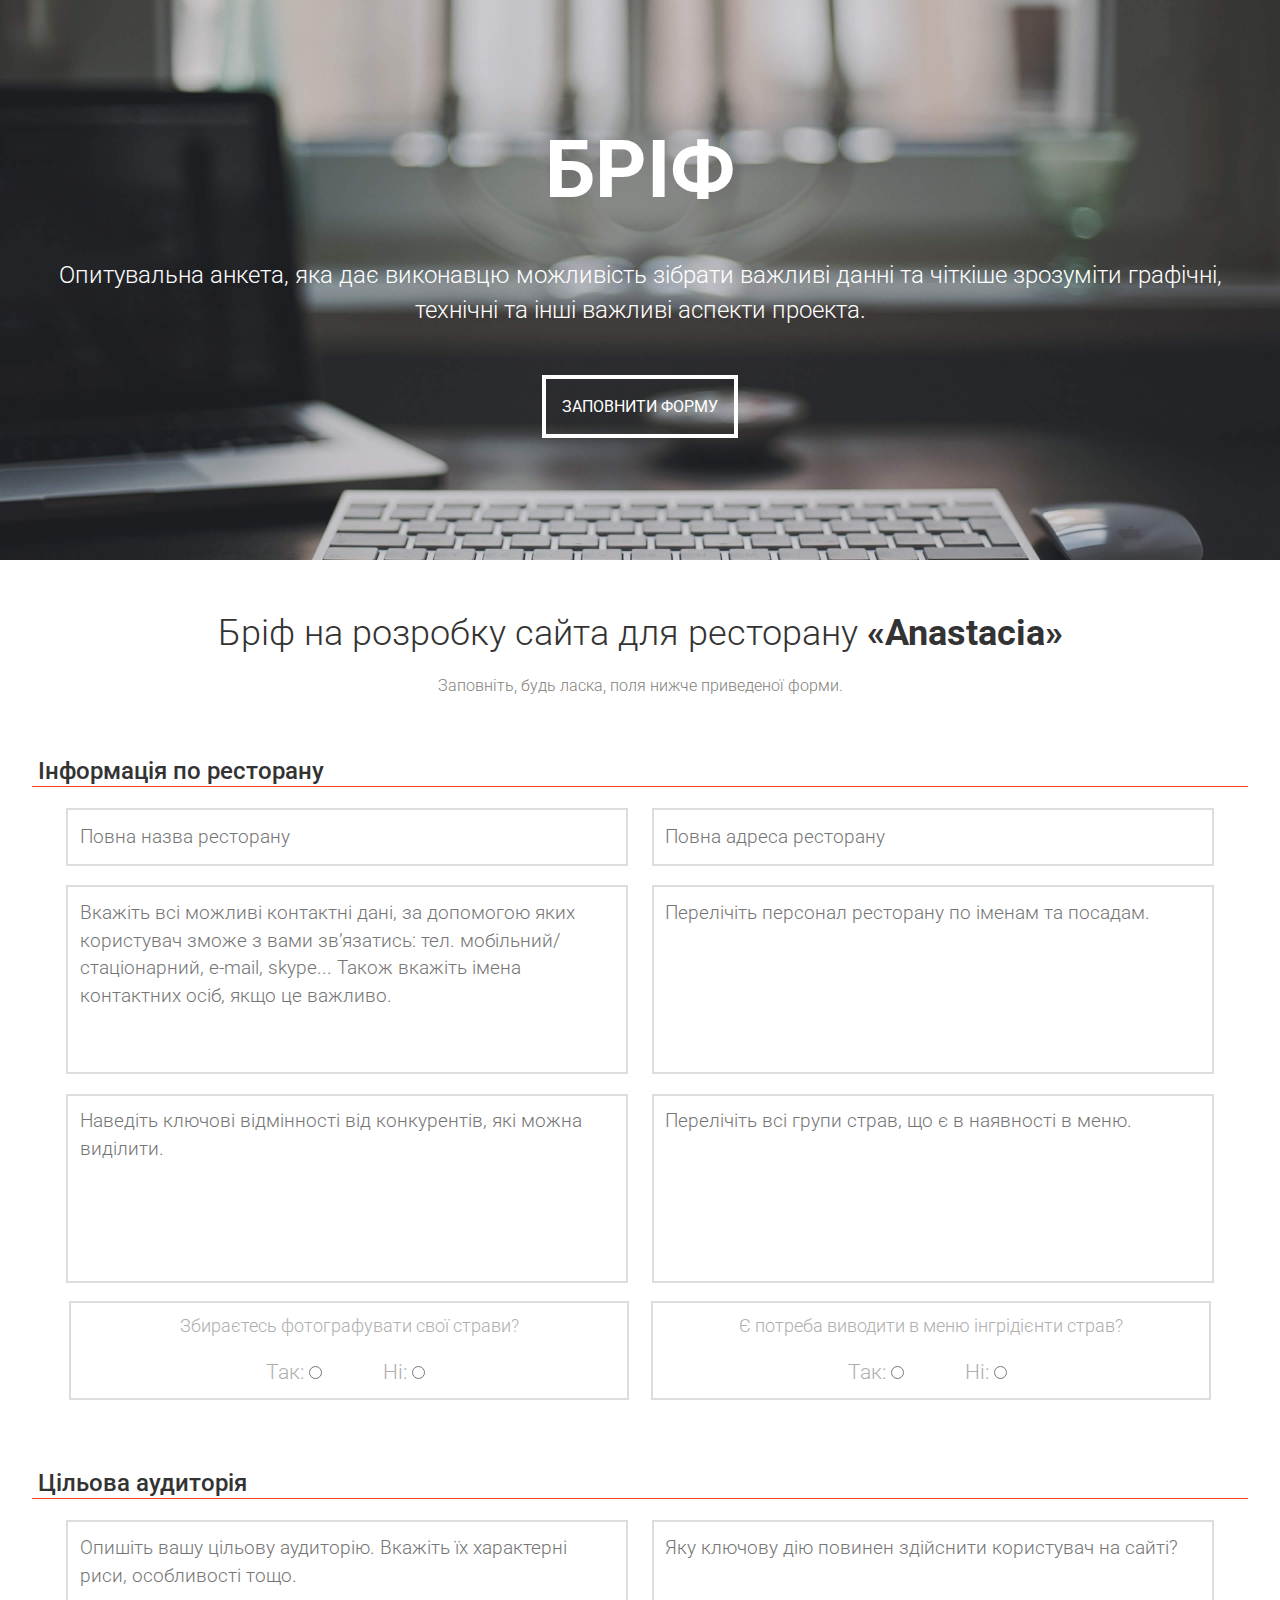
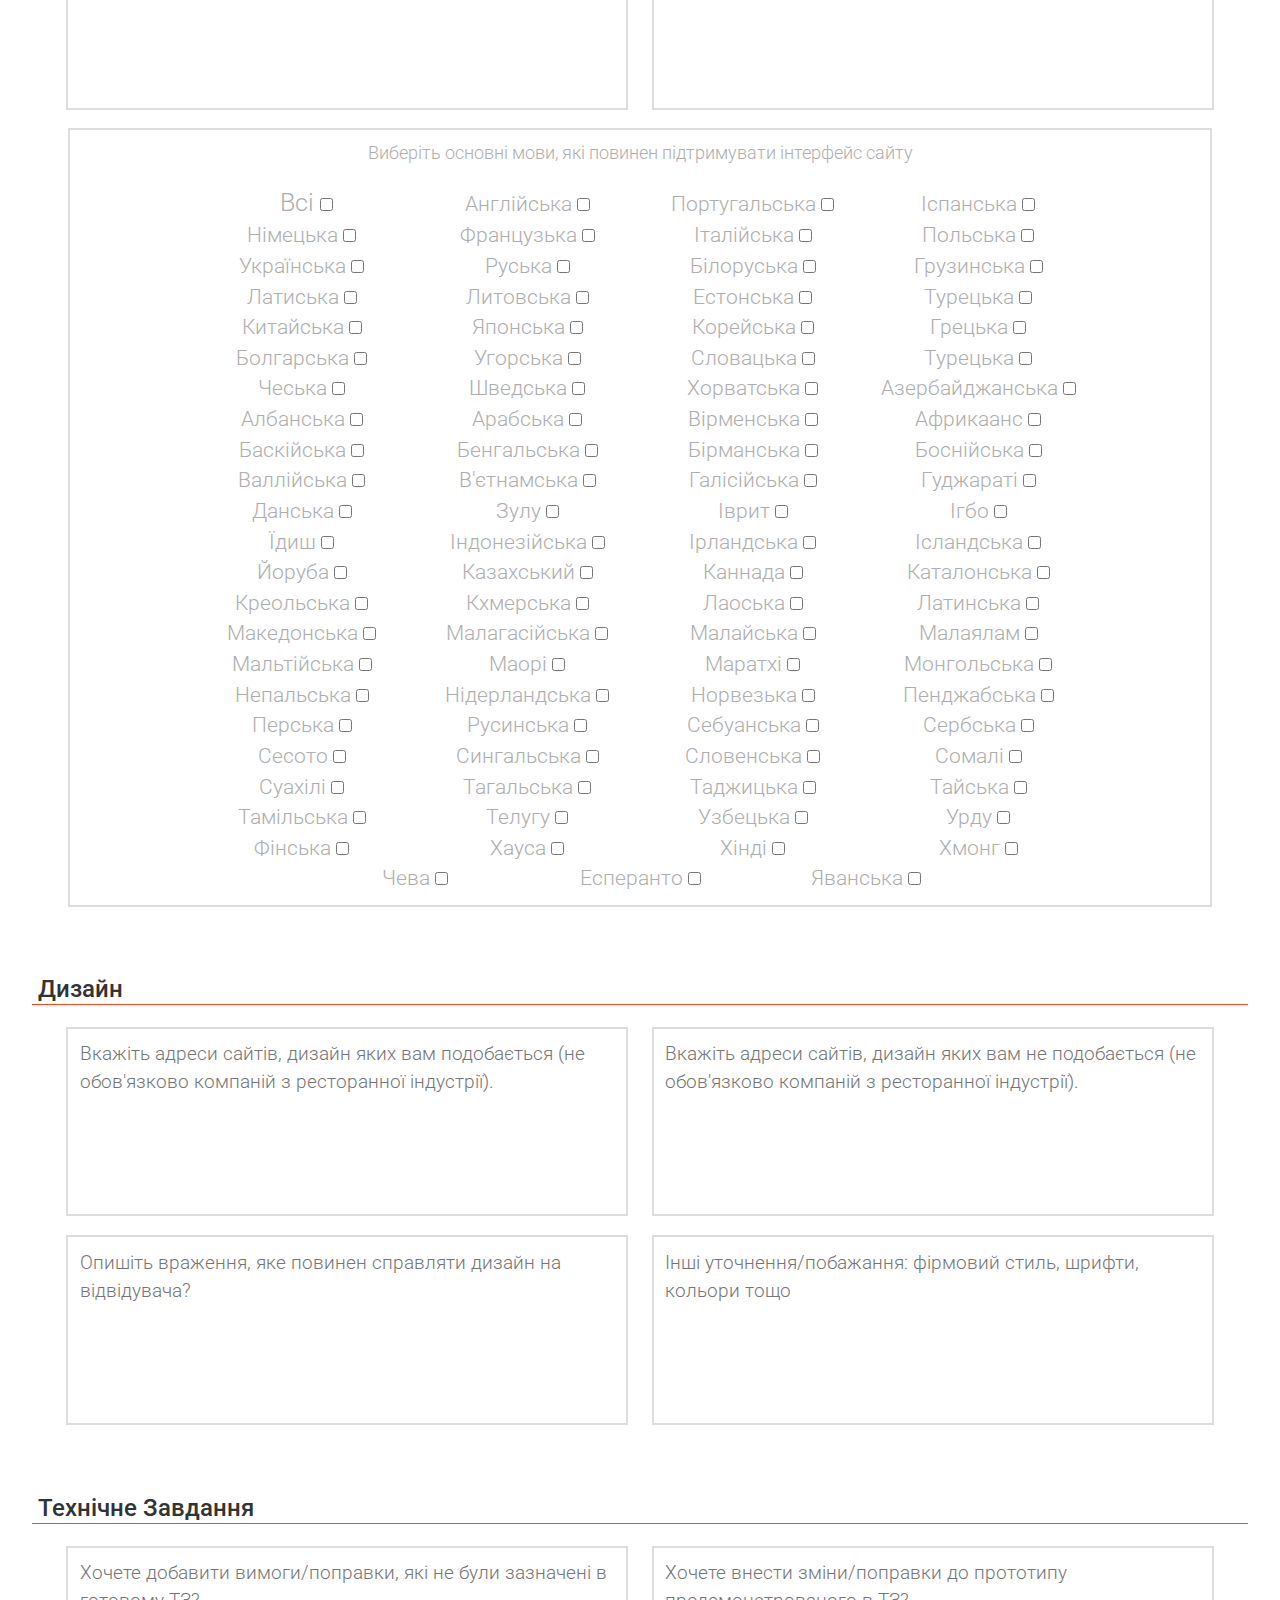
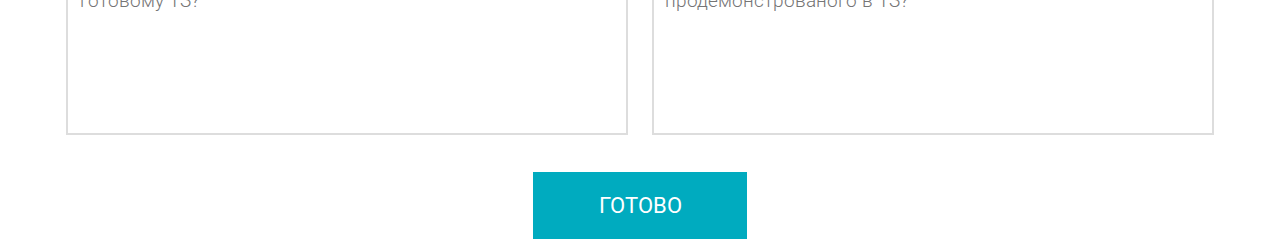
==== index.html @ e238a065 "First commit" ====
<!DOCTYPE html>
<html>
<head>
	<meta charset="utf-8"/>
	<meta http-equiv="X-UA-Compatible" content="IE=edge"/>
	<title>BRIEF</title>
	<link href="http://fonts.googleapis.com/css?family=Roboto:500,700,400,300" rel="stylesheet" type="text/css"/>
	<link rel="stylesheet" href="style.css"/>
</head>
<body>
  <!-- HERO-картинка -->
  <div class="hero">
    <div class="hero-wrap">
    	<section class="hero-data">
    	  <h1 class="hero-title">Бріф</h1>
    	  <p class="hero-description">Опитувальна анкета, яка дає виконавцю можливість зібрати важливі данні та чіткіше зрозуміти графічні, технічні та інші важливі аспекти проекта.</p>
    	  <a href="#brief-wrap" class="hero-button">Заповнити форму</a>
    	</section>
    </div>
  </div>
  <section id="brief-wrap">
  	<h2 class="brief-title">Бріф на розробку сайта для ресторану <b class="brief-title--bold">«Anastacia»</b></h2>
  	<p class="brief-notice">Заповніть, будь ласка, поля нижче приведеної форми.</p>
  	<form method="post">
  	  <!-- Раздел "Інформація по ресторану" -->
      <section>
      	<h3 class="brief-subtitle">Інформація по ресторану</h3>
        <input class="brief-input" name="full_name" type="text" placeholder="Повна назва ресторану"/>
        <input class="brief-input" name="full_address" type="text" placeholder="Повна адреса ресторану"/>
        <textarea class="brief-textarea" name="contacts" cols="30" rows="6" wrap="soft" placeholder="Вкажіть всі можливі контактні дані, за допомогою яких користувач зможе з вами зв’язатись: тел. мобільний/стаціонарний, e-mail, skype... Також вкажіть імена контактних осіб, якщо це важливо."></textarea>
        <textarea class="brief-textarea" name="staff" cols="30" rows="6" wrap="soft" placeholder="Перелічіть персонал ресторану по іменам та посадам."></textarea>
        <textarea class="brief-textarea" name="competitors_differences" cols="30" rows="6" wrap="soft" placeholder="Наведіть ключові відмінності від конкурентів, які можна виділити."></textarea>
        <textarea class="brief-textarea" name="dishes_group" cols="30" rows="6" wrap="soft" placeholder="Перелічіть всі групи страв, що є в наявності в меню."></textarea>
        <div class="brief-item">
        	<p class="brief-item-title">Збираєтесь фотографувати свої страви?</p>
        	<span class='brief-item-choice'>
	          <label>
	        	  Так:
	        	  <input type="radio" name="create_dishes_photo" value="yes"/>
	          </label>
	        </span>
	        <span class='brief-item-choice'>
	          <label>
	        	  Ні:
	        	  <input type="radio" name="create_dishes_photo" value="no"/>
	          </label>
	        </span>
        </div>
        <div class="brief-item">
        	<p class="brief-item-title">Є потреба виводити в меню інгрідієнти страв?</p>
        	<span class='brief-item-choice'>
	          <label>
	        	  Так:
	        	  <input type="radio" name="food_composition" value="yes"/>
	          </label>
	        </span>
          <span class='brief-item-choice'>
	          <label>
	        	  Ні:
	        	  <input type="radio" name="food_composition" value="no"/>
	          </label>
	        </span>
        </div>
      </section>
		  <section>
		  	<h3 class="brief-subtitle">Цільова аудиторія</h3>
		  	<textarea class="brief-textarea" name="target_audience" cols="30" rows="6" wrap="soft" placeholder="Опишіть вашу цільову аудиторію. Вкажіть їх характерні риси, особливості тощо."></textarea>
		  	<textarea class="brief-textarea" name="key_action" cols="30" rows="6" wrap="soft" placeholder="Яку ключову дію повинен здійснити користувач на сайті?"></textarea>
		  	<div class="brief-item brief-item--width100">
		  	  <p class="brief-item-title">Виберіть основні мови, які повинен підтримувати інтерфейс сайту</p>
		  	  <!-- START! Список языков -->
		  	  <span class='brief-item-choice'>
		  	  	<label class='brief-item-choice' title="Вибір цього пункту призведе до підключення великої кількості лишнього функціоналу">
						  Всі
						  <input name='multilanguage[]' type='checkbox' value='All'>
						</label>
		  	  </span>
		  	  <span class='brief-item-choice'>
					  <label>
					    Англійська
					    <input name='multilanguage[]' type='checkbox' value='English'>
					  </label>
					</span>
					<span class='brief-item-choice'>
					  <label>
					    Португальська
					    <input name='multilanguage[]' type='checkbox' value='Portuguese'>
					  </label>
					</span>
					<span class='brief-item-choice'>
					  <label>
					    Іспанська
					    <input name='multilanguage[]' type='checkbox' value='Spanish'>
					  </label>
					</span>
					<span class='brief-item-choice'>
					  <label>
					    Німецька
					    <input name='multilanguage[]' type='checkbox' value='German'>
					  </label>
					</span>
					<span class='brief-item-choice'>
					  <label>
					    Французька
					    <input name='multilanguage[]' type='checkbox' value='French'>
					  </label>
					</span>
					<span class='brief-item-choice'>
					  <label>
					    Італійська
					    <input name='multilanguage[]' type='checkbox' value='Italian'>
					  </label>
					</span>
					<span class='brief-item-choice'>
					  <label>
					    Польська
					    <input name='multilanguage[]' type='checkbox' value='Polish'>
					  </label>
					</span>
					<span class='brief-item-choice'>
					  <label>
					    Українська
					    <input name='multilanguage[]' type='checkbox' value='Ukrainian'>
					  </label>
					</span>
					<span class='brief-item-choice'>
					  <label>
					    Руська
					    <input name='multilanguage[]' type='checkbox' value='Russian'>
					  </label>
					</span>
					<span class='brief-item-choice'>
					  <label>
					    Білоруська
					    <input name='multilanguage[]' type='checkbox' value='Belarusian'>
					  </label>
					</span>
					<span class='brief-item-choice'>
					  <label>
					    Грузинська
					    <input name='multilanguage[]' type='checkbox' value='Georgian'>
					  </label>
					</span>
					<span class='brief-item-choice'>
					  <label>
					    Латиська
					    <input name='multilanguage[]' type='checkbox' value='Lettish'>
					  </label>
					</span>
					<span class='brief-item-choice'>
					  <label>
					    Литовська
					    <input name='multilanguage[]' type='checkbox' value='Lithuanian'>
					  </label>
					</span>
					<span class='brief-item-choice'>
					  <label>
					    Естонська
					    <input name='multilanguage[]' type='checkbox' value='Estonian'>
					  </label>
					</span>
					<span class='brief-item-choice'>
					  <label>
					    Турецька
					    <input name='multilanguage[]' type='checkbox' value='Turkish'>
					  </label>
					</span>
					<span class='brief-item-choice'>
					  <label>
					    Китайська
					    <input name='multilanguage[]' type='checkbox' value='Chinese'>
					  </label>
					</span>
					<span class='brief-item-choice'>
					  <label>
					    Японська
					    <input name='multilanguage[]' type='checkbox' value='Japanese'>
					  </label>
					</span>
					<span class='brief-item-choice'>
					  <label>
					    Корейська
					    <input name='multilanguage[]' type='checkbox' value='Korean'>
					  </label>
					</span>
					<span class='brief-item-choice'>
					  <label>
					    Грецька
					    <input name='multilanguage[]' type='checkbox' value='Greek'>
					  </label>
					</span>
					<span class='brief-item-choice'>
					  <label>
					    Болгарська
					    <input name='multilanguage[]' type='checkbox' value='Bulgarian'>
					  </label>
					</span>
					<span class='brief-item-choice'>
					  <label>
					    Угорська
					    <input name='multilanguage[]' type='checkbox' value='Hungarian'>
					  </label>
					</span>
					<span class='brief-item-choice'>
					  <label>
					    Словацька
					    <input name='multilanguage[]' type='checkbox' value='Slovak'>
					  </label>
					</span>
					<span class='brief-item-choice'>
					  <label>
					    Турецька
					    <input name='multilanguage[]' type='checkbox' value='Turkish'>
					  </label>
					</span>
					<span class='brief-item-choice'>
					  <label>
					    Чеська
					    <input name='multilanguage[]' type='checkbox' value='Czech'>
					  </label>
					</span>
					<span class='brief-item-choice'>
					  <label>
					    Шведська
					    <input name='multilanguage[]' type='checkbox' value='Swedish'>
					  </label>
					</span>
					<span class='brief-item-choice'>
					  <label>
					    Хорватська
					    <input name='multilanguage[]' type='checkbox' value='Croatian'>
					  </label>
					</span>
					<span class='brief-item-choice'>
					  <label>
					    Азербайджанська
					    <input name='multilanguage[]' type='checkbox' value='Azerbaijani'>
					  </label>
					</span>
					<span class='brief-item-choice'>
					  <label>
					    Албанська
					    <input name='multilanguage[]' type='checkbox' value='Albanian'>
					  </label>
					</span>
					<span class='brief-item-choice'>
					  <label>
					    Арабська
					    <input name='multilanguage[]' type='checkbox' value='Arabic'>
					  </label>
					</span>
					<span class='brief-item-choice'>
					  <label>
					    Вірменська
					    <input name='multilanguage[]' type='checkbox' value='Armenian'>
					  </label>
					</span>
					<span class='brief-item-choice'>
					  <label>
					    Африкаанс
					    <input name='multilanguage[]' type='checkbox' value='Afrikaans'>
					  </label>
					</span>
					<span class='brief-item-choice'>
					  <label>
					    Баскійська
					    <input name='multilanguage[]' type='checkbox' value='Baskiyska'>
					  </label>
					</span>
					<span class='brief-item-choice'>
					  <label>
					    Бенгальська
					    <input name='multilanguage[]' type='checkbox' value='Bengali'>
					  </label>
					</span>
					<span class='brief-item-choice'>
					  <label>
					    Бірманська
					    <input name='multilanguage[]' type='checkbox' value='Burmese'>
					  </label>
					</span>
					<span class='brief-item-choice'>
					  <label>
					    Боснійська
					    <input name='multilanguage[]' type='checkbox' value='Bosnian'>
					  </label>
					</span>
					<span class='brief-item-choice'>
					  <label>
					    Валлійська
					    <input name='multilanguage[]' type='checkbox' value='Welsh'>
					  </label>
					</span>
					<span class='brief-item-choice'>
					  <label>
					    В'єтнамська
					    <input name='multilanguage[]' type='checkbox' value='Vietnamese'>
					  </label>
					</span>
					<span class='brief-item-choice'>
					  <label>
					    Галісійська
					    <input name='multilanguage[]' type='checkbox' value='Galician'>
					  </label>
					</span>
					<span class='brief-item-choice'>
					  <label>
					    Гуджараті
					    <input name='multilanguage[]' type='checkbox' value='Gujarati'>
					  </label>
					</span>
					<span class='brief-item-choice'>
					  <label>
					    Данська
					    <input name='multilanguage[]' type='checkbox' value='Danish'>
					  </label>
					</span>
					<span class='brief-item-choice'>
					  <label>
					    Зулу
					    <input name='multilanguage[]' type='checkbox' value='Zulu'>
					  </label>
					</span>
					<span class='brief-item-choice'>
					  <label>
					    Іврит
					    <input name='multilanguage[]' type='checkbox' value='Hebrew'>
					  </label>
					</span>
					<span class='brief-item-choice'>
					  <label>
					    Ігбо
					    <input name='multilanguage[]' type='checkbox' value='Igbo'>
					  </label>
					</span>
					<span class='brief-item-choice'>
					  <label>
					    Їдиш
					    <input name='multilanguage[]' type='checkbox' value='Yiddish'>
					  </label>
					</span>
					<span class='brief-item-choice'>
					  <label>
					    Індонезійська
					    <input name='multilanguage[]' type='checkbox' value='Indonesian'>
					  </label>
					</span>
					<span class='brief-item-choice'>
					  <label>
					    Ірландська
					    <input name='multilanguage[]' type='checkbox' value='Irish'>
					  </label>
					</span>
					<span class='brief-item-choice'>
					  <label>
					    Ісландська
					    <input name='multilanguage[]' type='checkbox' value='Icelandic'>
					  </label>
					</span>
					<span class='brief-item-choice'>
					  <label>
					    Йоруба
					    <input name='multilanguage[]' type='checkbox' value='Yoruba'>
					  </label>
					</span>
					<span class='brief-item-choice'>
					  <label>
					    Казахський
					    <input name='multilanguage[]' type='checkbox' value='Kazakh'>
					  </label>
					</span>
					<span class='brief-item-choice'>
					  <label>
					    Каннада
					    <input name='multilanguage[]' type='checkbox' value='Kannada'>
					  </label>
					</span>
					<span class='brief-item-choice'>
					  <label>
					    Каталонська
					    <input name='multilanguage[]' type='checkbox' value='Catalan'>
					  </label>
					</span>
					<span class='brief-item-choice'>
					  <label>
					    Креольська
					    <input name='multilanguage[]' type='checkbox' value='Creole'>
					  </label>
					</span>
					<span class='brief-item-choice'>
					  <label>
					    Кхмерська
					    <input name='multilanguage[]' type='checkbox' value='Khmer'>
					  </label>
					</span>
					<span class='brief-item-choice'>
					  <label>
					    Лаоська
					    <input name='multilanguage[]' type='checkbox' value='Lao'>
					  </label>
					</span>
					<span class='brief-item-choice'>
					  <label>
					    Латинська
					    <input name='multilanguage[]' type='checkbox' value='Latin'>
					  </label>
					</span>
					<span class='brief-item-choice'>
					  <label>
					    Македонська
					    <input name='multilanguage[]' type='checkbox' value='Macedonian'>
					  </label>
					</span>
					<span class='brief-item-choice'>
					  <label>
					    Малагасійська
					    <input name='multilanguage[]' type='checkbox' value='Malagasy'>
					  </label>
					</span>
					<span class='brief-item-choice'>
					  <label>
					    Малайська
					    <input name='multilanguage[]' type='checkbox' value='Malay'>
					  </label>
					</span>
					<span class='brief-item-choice'>
					  <label>
					    Малаялам
					    <input name='multilanguage[]' type='checkbox' value='Malayalam'>
					  </label>
					</span>
					<span class='brief-item-choice'>
					  <label>
					    Мальтійська
					    <input name='multilanguage[]' type='checkbox' value='Maltese'>
					  </label>
					</span>
					<span class='brief-item-choice'>
					  <label>
					    Маорі
					    <input name='multilanguage[]' type='checkbox' value='Maori'>
					  </label>
					</span>
					<span class='brief-item-choice'>
					  <label>
					    Маратхі
					    <input name='multilanguage[]' type='checkbox' value='Marathi'>
					  </label>
					</span>
					<span class='brief-item-choice'>
					  <label>
					    Монгольська
					    <input name='multilanguage[]' type='checkbox' value='Mongolian'>
					  </label>
					</span>
					<span class='brief-item-choice'>
					  <label>
					    Непальська
					    <input name='multilanguage[]' type='checkbox' value='Nepalese'>
					  </label>
					</span>
					<span class='brief-item-choice'>
					  <label>
					    Нідерландська
					    <input name='multilanguage[]' type='checkbox' value='Dutch'>
					  </label>
					</span>
					<span class='brief-item-choice'>
					  <label>
					    Норвезька
					    <input name='multilanguage[]' type='checkbox' value='Norwegian'>
					  </label>
					</span>
					<span class='brief-item-choice'>
					  <label>
					    Пенджабська
					    <input name='multilanguage[]' type='checkbox' value='Punjabi'>
					  </label>
					</span>
					<span class='brief-item-choice'>
					  <label>
					    Перська
					    <input name='multilanguage[]' type='checkbox' value='Persian'>
					  </label>
					</span>
					<span class='brief-item-choice'>
					  <label>
					    Русинська
					    <input name='multilanguage[]' type='checkbox' value='Rusyn'>
					  </label>
					</span>
					<span class='brief-item-choice'>
					  <label>
					    Себуанська
					    <input name='multilanguage[]' type='checkbox' value='Cebuano'>
					  </label>
					</span>
					<span class='brief-item-choice'>
					  <label>
					    Сербська
					    <input name='multilanguage[]' type='checkbox' value='Serbian'>
					  </label>
					</span>
					<span class='brief-item-choice'>
					  <label>
					    Сесото
					    <input name='multilanguage[]' type='checkbox' value='Sesotho'>
					  </label>
					</span>
					<span class='brief-item-choice'>
					  <label>
					    Сингальська
					    <input name='multilanguage[]' type='checkbox' value='Sinhalese'>
					  </label>
					</span>
					<span class='brief-item-choice'>
					  <label>
					    Словенська
					    <input name='multilanguage[]' type='checkbox' value='Slovenian'>
					  </label>
					</span>
					<span class='brief-item-choice'>
					  <label>
					    Сомалі
					    <input name='multilanguage[]' type='checkbox' value='Somali'>
					  </label>
					</span>
					<span class='brief-item-choice'>
					  <label>
					    Суахілі
					    <input name='multilanguage[]' type='checkbox' value='Swahili'>
					  </label>
					</span>
					<span class='brief-item-choice'>
					  <label>
					    Тагальська
					    <input name='multilanguage[]' type='checkbox' value='Tagalog'>
					  </label>
					</span>
					<span class='brief-item-choice'>
					  <label>
					    Таджицька
					    <input name='multilanguage[]' type='checkbox' value='Tajik'>
					  </label>
					</span>
					<span class='brief-item-choice'>
					  <label>
					    Тайська
					    <input name='multilanguage[]' type='checkbox' value='Thai'>
					  </label>
					</span>
					<span class='brief-item-choice'>
					  <label>
					    Тамільська
					    <input name='multilanguage[]' type='checkbox' value='Tamil'>
					  </label>
					</span>
					<span class='brief-item-choice'>
					  <label>
					    Телугу
					    <input name='multilanguage[]' type='checkbox' value='Telugu'>
					  </label>
					</span>
					<span class='brief-item-choice'>
					  <label>
					    Узбецька
					    <input name='multilanguage[]' type='checkbox' value='Uzbek'>
					  </label>
					</span>
					<span class='brief-item-choice'>
					  <label>
					    Урду
					    <input name='multilanguage[]' type='checkbox' value='Urdu'>
					  </label>
					</span>
					<span class='brief-item-choice'>
					  <label>
					    Фінська
					    <input name='multilanguage[]' type='checkbox' value='Finnish'>
					  </label>
					</span>
					<span class='brief-item-choice'>
					  <label>
					    Хауса
					    <input name='multilanguage[]' type='checkbox' value='Hausa'>
					  </label>
					</span>
					<span class='brief-item-choice'>
					  <label>
					    Хінді
					    <input name='multilanguage[]' type='checkbox' value='Hindi'>
					  </label>
					</span>
					<span class='brief-item-choice'>
					  <label>
					    Хмонг
					    <input name='multilanguage[]' type='checkbox' value='Hmong'>
					  </label>
					</span>
					<span class='brief-item-choice'>
					  <label>
					    Чева
					    <input name='multilanguage[]' type='checkbox' value='Cheva'>
					  </label>
					</span>
					<span class='brief-item-choice'>
					  <label>
					    Есперанто
					    <input name='multilanguage[]' type='checkbox' value='Esperanto'>
					  </label>
					</span>
					<span class='brief-item-choice'>
					  <label>
					    Яванська
					    <input name='multilanguage[]' type='checkbox' value='Javanese'>
					  </label>
					</span>
		  	  <!-- END! Список языков -->
		  	</div>
		  </section>
		  <section>
		  	<h3 class="brief-subtitle">Дизайн</h3>
		  	<textarea class="brief-textarea" name="good_site" cols="30" rows="6" wrap="soft" placeholder="Вкажіть адреси сайтів, дизайн яких вам подобається (не обов'язково компаній з ресторанної індустрії)."></textarea>
		  	<textarea class="brief-textarea" name="bad_site" cols="30" rows="6" wrap="soft" placeholder="Вкажіть адреси сайтів, дизайн яких вам не подобається (не обов'язково компаній з ресторанної індустрії)."></textarea>
		  	<textarea class="brief-textarea" name="site_impressions" cols="30" rows="6" wrap="soft" placeholder="Опишіть враження, яке повинен справляти дизайн на відвідувача?"></textarea>
		  	<textarea class="brief-textarea" name="design_wishes" cols="30" rows="6" wrap="soft" placeholder="Інші уточнення/побажання: фірмовий стиль, шрифти, кольори тощо"></textarea>
		  </section>
		  <section>
		  	<h3 class="brief-subtitle">Технічне Завдання</h3>
		  	<textarea class="brief-textarea" name="design_wishes" cols="30" rows="6" wrap="soft" placeholder="Хочете добавити вимоги/поправки, які не були зазначені в готовому ТЗ?"></textarea>
		  	<textarea class="brief-textarea" name="design_wishes" cols="30" rows="6" wrap="soft" placeholder="Хочете внести зміни/поправки до прототипу продемонстрованого в ТЗ?"></textarea>
		  </section>
  	  <input class="brief-submit" type="submit" value="Готово" name="brief_submit"/>
  	</form>
  </section>
</body>
</html>
---- style.css ----
/* START! CSS нармализация стилей  TODO! Почистити в кінці
   ============================================================================================================== */

*{
	margin: 0;
	padding: 0;
}

article,
aside,
details,
figcaption,
figure,
footer,
header,
hgroup,
main,
menu,
nav,
section,
summary {
  display: block;
}

/**
 * 1. Правильное отображение "inline-block" не определено в IE 8/9.
 * 2. Нормализация вертикального выравнивания "progress" в Chrome, Firefox и Opera
 */
audio,
canvas,
progress,
video {
  display: inline-block; /* 1 */
  vertical-align: baseline; /* 2 */
}

/**
 * Предотвращение для современных браузеров, чтобы не отображали "audio" без контроля
 * Удаляем излишнюю высоту в iOS 5 устройствах
 */
audio:not([controls]) {
  display: none;
  height: 0;
}

/**
 * Чтобы элементы с атрибутом "[hidden]" не отображались в IE 8/9/10.
 * Скрыть "template" элемент в IE 8/9/11, Safari и Firefox < 22.
 */
[hidden],
template {
  display: none;
}

/* Ссылки
   ========================================================================== */

/**
 * Убираем серый цвет фона из активных ссылок в IE 10
 */
a {
  background-color: transparent;
}

/**
 * Предотвращаем возможное обведение при фокусировке, а также при наведении мыши во всех браузерах, тем самым улучшая читабельность
 */
a:active,
a:hover {
  outline: 0;
}

/* Семантика текстового уровня
   ========================================================================== */

/**
 * Подчеркивания для abbr с атрибутом "title" не отображается в IE 8/9/10/11, Safari и Chrome
 */
abbr[title] {
  border-bottom: 1px dotted;
}

/**
 * Устанавливаем стиль "bolder" для Firefox 4+, Safari и Chrome
 */
b,
strong {
  font-weight: bold;
}

/**
 * Устанавливаем стили для Safari и Chrome.
 */
dfn {
  font-style: italic;
}

ul {
  margin: 0;
  padding: 0;
}


/**
 * Стили не отображаються в IE 8/9
 */
mark {
  background: #ff0;
  color: #000;
}

/**
 * Чтобы привести к эдиному стилю отображение во всех браузерах
 */
small {
  font-size: 80%;
}

/**
 * Предотвращение влияние "line-height" для "sub" и "sup" во всех браузерах
 */
sub,
sup {
  font-size: 75%;
  line-height: 0;
  position: relative;
  vertical-align: baseline;
}

sup {
  top: -0.5em;
}

sub {
  bottom: -0.25em;
}

/* Встроенное содержание
   ========================================================================== */

/**
 * Убираем рамки у "img" элемента в IE 8/9/10
 */
img {
  border: 0;
}

/**
 * Правильное отображение overflow (спрятаны) в IE 9/10/11.
 */
svg:not(:root) {
  overflow: hidden;
}

/* Группирующие содержание
   ========================================================================== */

/**
 * Устраняем различия между Firefox и другими браузерами
 */
hr {
  -moz-box-sizing: content-box;
  box-sizing: content-box;
  height: 0;
}

/**
 * Переполненое содержимым во всех браузерах
 */
pre {
  overflow: auto;
}

/**
 * Устраняем странное отображение "em" единиц измирения во всех браузерах
 */
code,
kbd,
pre,
samp {
  font-family: monospace, monospace;
  font-size: 1em;
}

/* Формы
   ========================================================================== */

/**
 * Известные ограничения: по умолчанию, у Chrome и Safari на OS X стили для "select"
 * весьма ограницены, если не установлено свойство "border"
 */

/**
 * 1. Корректный цвет не наследуется
 *    Известная проблема: влияет на цвет отключенных (disabled) элементов
 * 2. Корректные параметры шрифта не наследуются
 * 3. Внешние отступы установлены по-разному в Firefox 4+, Safari и Chrome
 */
button,
input,
optgroup,
select,
textarea {
  color: inherit; /* 1 */
  font: inherit; /* 2 */
  margin: 0; /* 3 */
}

/**
 * Исправляем "overflow", который по умолчанию включен "hidden" в IE 8/9/10/11
 */
button {
  overflow: visible;
}

/**
 * Исправляем противоречивый "text-transform" наследуемый для "button" и "select"
 * Все остальные элементы управления формами не наследуют "text-transform" значения
 * Исправляем наследование стиля для "button" в Firefox, IE 8/9/10/11 и Opera
 * Исправляем наследование стиля для "select" в Firefox
 */
button,
select {
  text-transform: none;
}

/**
 * 1. Избегаем ошибки в WebKit на Android 4.0.* где (2) разрушает управление у "audio"
 *    и "video"
 * 2. Исправляем несовместимость в нажимаемом типах "input" в iOS.
 * 3. Улучшаем удобство и согласованость стиля курсора между image-типом "input" и другими
 */
button,
html input[type="button"], /* 1 */
input[type="reset"],
input[type="submit"] {
  -webkit-appearance: button; /* 2 */
  cursor: pointer; /* 3 */
}

/**
 * Устанавливаем курсор на тип по умолчанию (default), для отключенных (disabled) элементов "input"
 */
button[disabled],
html input[disabled] {
  cursor: default;
}

/**
 * Убираем внутренние отступы и границы в Firefox 4+.
 */
button::-moz-focus-inner,
input::-moz-focus-inner {
  border: 0;
  padding: 0;
}

/**
 * Исправляем настройки в Firefox 4+ "line-height" для "input" использующих "!important" в
 * UA таблицах стилей
 */
input {
  line-height: normal;
}

/**
 * Рекомендуется, не использовать стили на этих элементах
 * Firefox's implementation doesn't respect box-sizing, padding, or width.
 * Реализация Firefox-ов не соблюдает box-sizing, padding или width
 *
 * 1. Изменить box-sizing установленый для "content-box" в IE 8/9/10.
 * 2. Убрать излишние отступы у IE 8/9/10.
 */
input[type="checkbox"],
input[type="radio"] {
  box-sizing: border-box; /* 1 */
  padding: 0; /* 2 */
}

input[type="radio"]:focus {
	outline: none;
}

/**
 * Исправить стиль курсора в Chrome инкремент/декремент кнопках. Для нужного
 * "font-size" значения "input", это вызывает стиль курсора кнопки декремента перейти
 * от "default" к "text"
 */
input[type="number"]::-webkit-inner-spin-button,
input[type="number"]::-webkit-outer-spin-button {
  height: auto;
}

/**
 * 1. Устанавливаем "appearance" в "searchfield" для Safari и Chrome.
 * 2. Устанавливаем "box-sizing" в "border-box" для Safari и Chrome
 *    (включить `-moz` для расширений в будущем).
 */

input[type="search"] {
  -webkit-appearance: textfield; /* 1 */
  -moz-box-sizing: content-box;
  -webkit-box-sizing: content-box; /* 2 */
  box-sizing: content-box;
}

/**
 * Убираем внутренний отступ и кнопку отмены поиска для Safari и Chrome на OS X
 * Safari (но не Chrome) зажимает кнопку отмены, когда есть внутрение отступы
 * в "input" типа "search" (и появляется "textfield")
 */

input[type="search"]::-webkit-search-cancel-button,
input[type="search"]::-webkit-search-decoration {
  -webkit-appearance: none;
}

/**
 * Определить соответствия border, margin и padding
 */
fieldset {
  border: 1px solid #c0c0c0;
  margin: 0 2px;
  padding: 0.35em 0.625em 0.75em;
}

/**
 * 1. Correct `color` not being inherited in IE 8/9/10/11
 * 2. Remove padding so people aren't caught out if they zero out fieldsets
 */
legend {
  border: 0; /* 1 */
  padding: 0; /* 2 */
}

/**
 * Убираем вертикальный scroll-бар в IE 8/9/10/11
 */
textarea {
  overflow: auto;
}

/**
 * Не наследует "font-weight" (применяться правило выше)
 * Заметка: по умолчанию не могут быть безопасно изменены в Chrome и Safari на OS X
 */
optgroup {
  font-weight: bold;
}

/* Таблицы
   ========================================================================== */

/**
 * Убираем расстояние между ячейками таблицы
 */
table {
  border-collapse: collapse;
  border-spacing: 0;
}

td,
th {
  padding: 0;
}

/**
 * Контроль курсора над тегом abbr с атрибутом title (разъяснением)
 */
abbr[title] {
	cursor: help;
}

/* END! CSS нармализация стилей
   ============================================================================================================== */



/* START! Основные оформление страницы
   ============================================================================================================== */

html, body {
    min-width: 320px !important;
}

/**
 * 1. Предотвращаем в iOS регулирование размера текста после изменения ориентации, без отключения пользовательського зума
 */
html {
  -ms-text-size-adjust: 100%; /* 1 */
  -webkit-text-size-adjust: 100%; /* 1 */
}

/**
 * 1. В некоторых браузерах стоит фон по умолчанию
 * 2. Сглаживание текста для WebKit браузеров
 * 3. Убираем подсветку кликабельных объектов в некоторых мобильный WebKit браузерах
 */
body {
	background: #fff; /* 1 */
	font: normal normal normal 16px/1.45 "Roboto", Arial, Helvetica, sans-serif;
	-webkit-font-smoothing: antialiased; /* 2 */
	-moz-osx-font-smoothing: grayscale; /* 2 */
	-webkit-tap-highlight-color: rgba(0, 0, 0, 0); /* 3 */
}

/**
 * Вертикальный ритм
 */
h1,
h2,
h3,
h4 {
  margin: 1.414em 0 0.5em;
  line-height: 1.2;
}

h1 {
	margin-top: 0;
}

p {
  margin-bottom: 1em;
}

label {
	cursor: pointer;
}

/* TODO! Добавити попередження для старих версій браузерів */


/* START! Блок HERO-картинка
   ========================================================================================== */

.hero {
	/*
	  Розширення картинки:
    https://wallpaperscraft.com/wallpaper/laptop_room_on_the_desk_keyboard_mouse_apple_window_interior_73963
	*/
  background: url(img/hero-img-optimize.jpg) no-repeat 50% 50%; /* TODO! Перемістити в resolution */
  display: table;
  width: 100%;
  -webkit-background-size: cover;
   -khtml-background-size: cover;
     -moz-background-size: cover;
       -o-background-size: cover;
          background-size: cover;
}

/* Предназначен для укрепления структуры */
.hero-wrap {
	display: table-row;
}

.hero-data {
	display: table-cell;
	color: #fff;
	height: 30em;
	padding: 2.5em 0;
	text-align: center;
	vertical-align: middle;
	width: 100%;
}

.hero-title {
	font-size: 500%;
	font-weight: 700;
	text-transform: uppercase;
	cursor: default;
}

.hero-description {
	font-size: 150%;
	font-weight: 300;
	padding: 0 1em;
	cursor: default;
}

.hero-button {
	display: inline-block;
	margin-top: 1.45em;
	padding: 1em;
	color: #fff;
	text-decoration: none;
	border: .25em solid #fff;
	text-transform: uppercase;
}

.hero-button:hover {
	color: #FF4420;
	border-color: #FF4420;
}

/* END! Блок HERO-картинка
   ========================================================================================== */


/* START! Блок с формой брифа
   ========================================================================================== */

#brief-wrap {
	margin: 0 auto;
	padding: 0.1em 2em 0;
	max-width: 96em;
	text-align: center;
}

.brief-title {
	font-size: 225%;
	font-weight: 300;
	color: #333;
}

.brief-notice {
	font-weight: 300;
	color: #828179;
}

.brief-title--bold {
	font-weight: 700;
}

.brief-subtitle {
  text-align: left;
  margin-top: 2.5em;
  padding-left: .25em;
	font-size: 150%;
	color: #333;
	font-weight: 500;
	border-bottom: 1px solid #FF4420;
}

.brief-input {
	font-weight: 300;
}

.brief-input[type="text"] {
	margin: .5em;
	font-size: 120%;
	padding: 0 .6em;
	line-height: 2.8em;
  border: .15em solid #ddd;
  width: 44%;
  text-align: left;
  vertical-align: top;
}

.brief-textarea {
	vertical-align: top;
	text-align: left;
  margin: .5em;
  font-size: 120%;
  height: 8.45em;
  padding: .6em;
  border: .15em solid #ddd;
  width: 44%;
  font-weight: 300;
  resize: none;
}

.brief-item {
  display: inline-block;
  width: 44%;
  margin: .5em;
  vertical-align: top;
  text-align: center;
  font-size: 110%;
  padding: .6em;
  border: .15em solid #ddd;
  font-weight: 300;
  color: #aeaeae;
}

.brief-item--width100 {
	width: 92%;
}

.brief-item-choice-group {
	/*text-align: center;*/
	outline: 1px solid red;
}

.brief-item-choice {
	display: inline-block;
	width: 19.8%;
}

.brief-item-choice + .brief-item-choice {
  /*margin-left: 5%;*/
}

.brief-item-choice > input {

}

/* 1. Запрещаем перенос на другую строку */
.brief-item-choice {
	font-size: 120%;
	white-space: nowrap; /* 1 */
	word-wrap: normal; /* 1 */
}

.brief-item:hover,
.brief-textarea:focus,
.brief-input[type="text"]:focus {
  outline: .25em solid #FF4420;
}

.brief-submit {
	margin-top: 1em;
	width: 10em;
	line-height: 3em;
	color: #fff;
	font-size: 140%;
	background: #00ABBF;
	text-decoration: none;
	border: .25em solid #fff;
	text-transform: uppercase;
}

.brief-submit:hover {
	background: #FF4420;
}

/* END! Блок с формой брифа
   ========================================================================================== */

/* END! Основные оформление страницы
   ============================================================================================================== */
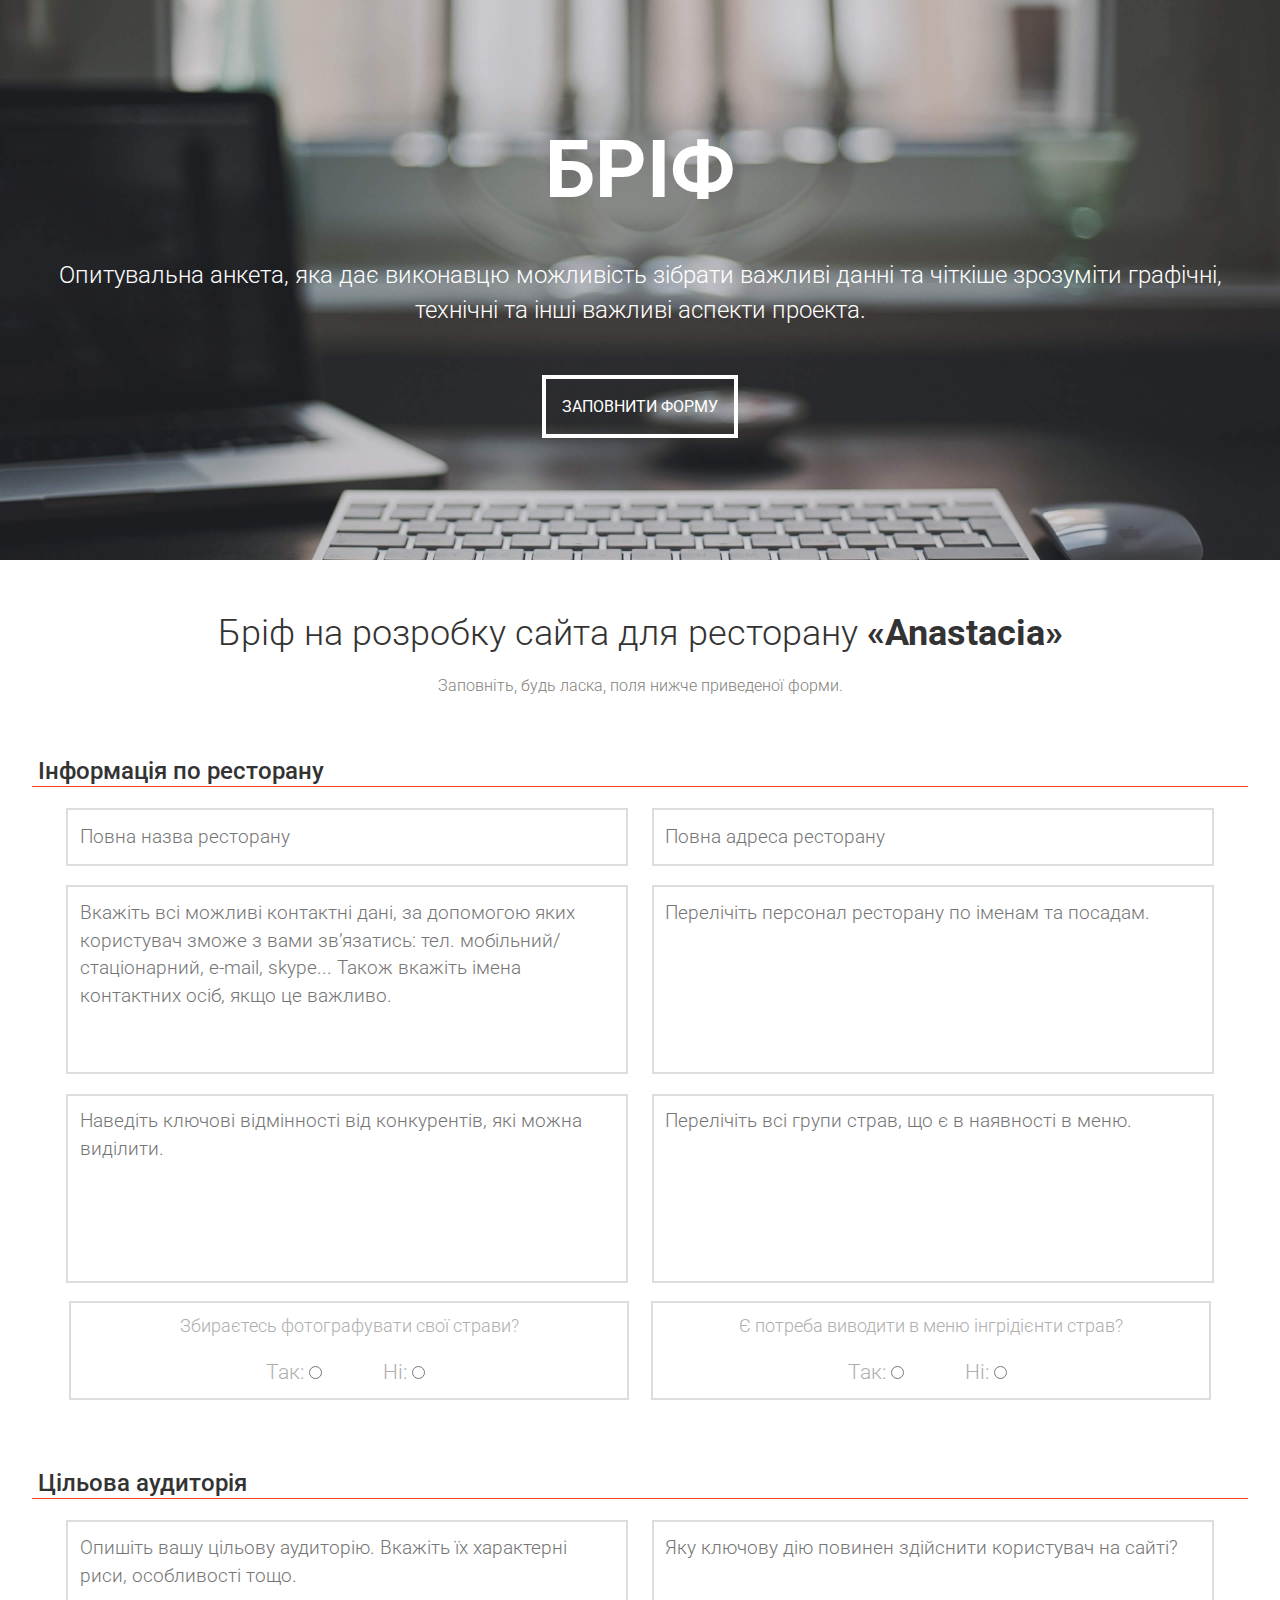
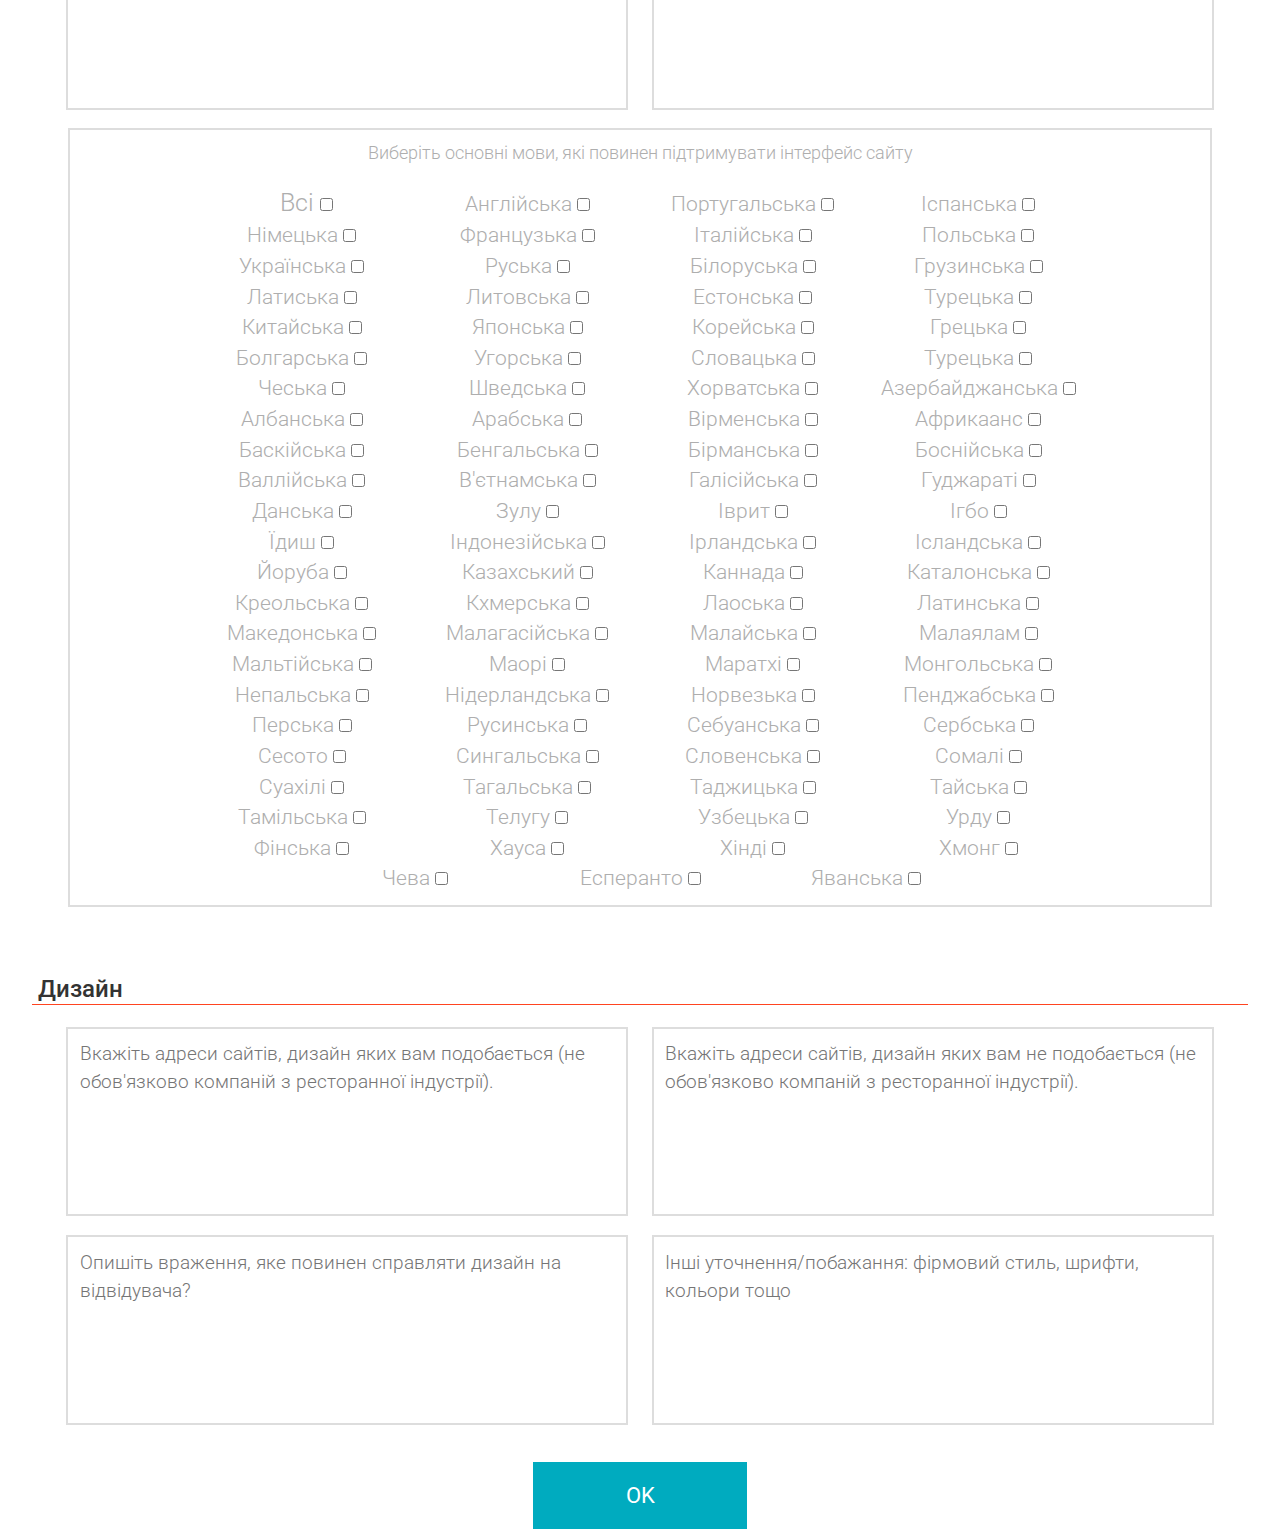
==== commit 6f878ad3: "2nd commit" ====
--- a/index.html
+++ b/index.html
@@ -625,13 +625,8 @@
 		  	<textarea class="brief-textarea" name="site_impressions" cols="30" rows="6" wrap="soft" placeholder="Опишіть враження, яке повинен справляти дизайн на відвідувача?"></textarea>
 		  	<textarea class="brief-textarea" name="design_wishes" cols="30" rows="6" wrap="soft" placeholder="Інші уточнення/побажання: фірмовий стиль, шрифти, кольори тощо"></textarea>
 		  </section>
-		  <section>
-		  	<h3 class="brief-subtitle">Технічне Завдання</h3>
-		  	<textarea class="brief-textarea" name="design_wishes" cols="30" rows="6" wrap="soft" placeholder="Хочете добавити вимоги/поправки, які не були зазначені в готовому ТЗ?"></textarea>
-		  	<textarea class="brief-textarea" name="design_wishes" cols="30" rows="6" wrap="soft" placeholder="Хочете внести зміни/поправки до прототипу продемонстрованого в ТЗ?"></textarea>
-		  </section>
-  	  <input class="brief-submit" type="submit" value="Готово" name="brief_submit"/>
+  	  <input class="brief-submit" type="submit" value="ok" name="brief_submit"/>
   	</form>
   </section>
 </body>
-</html>+</html>
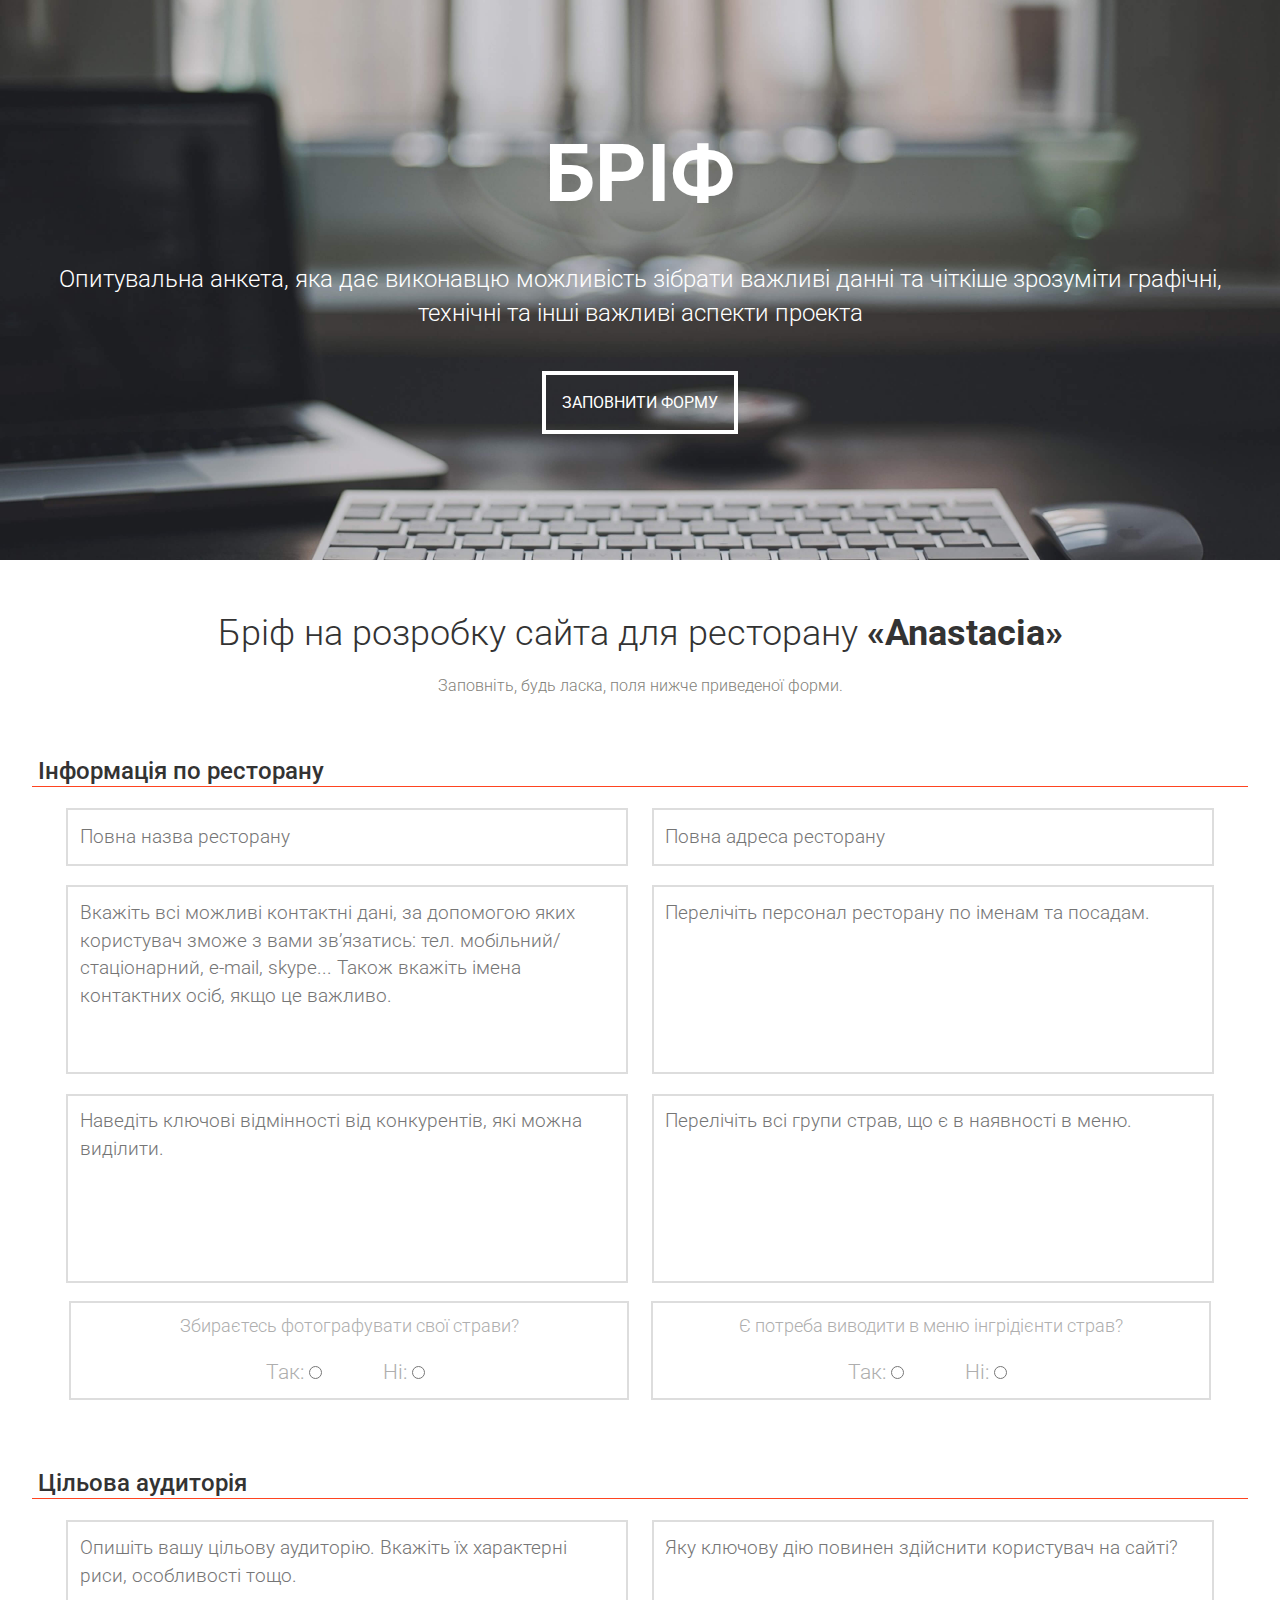
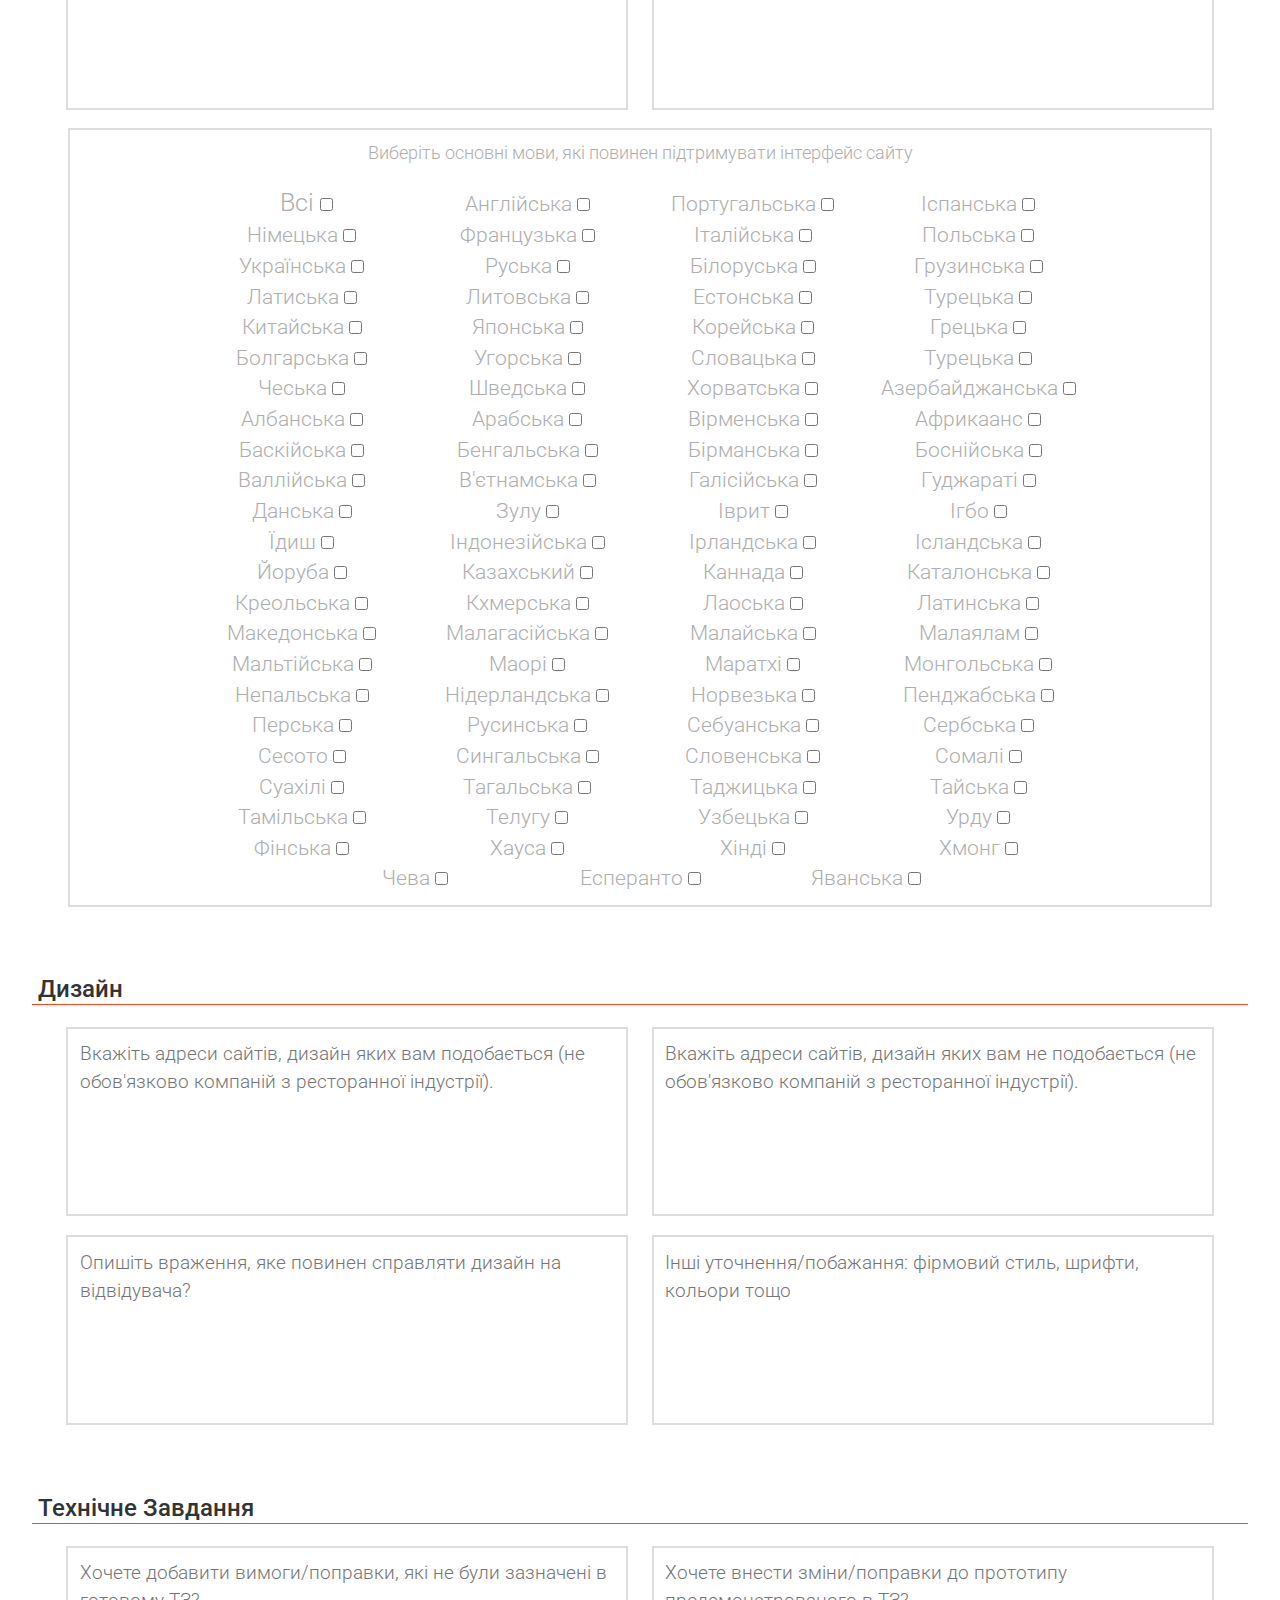
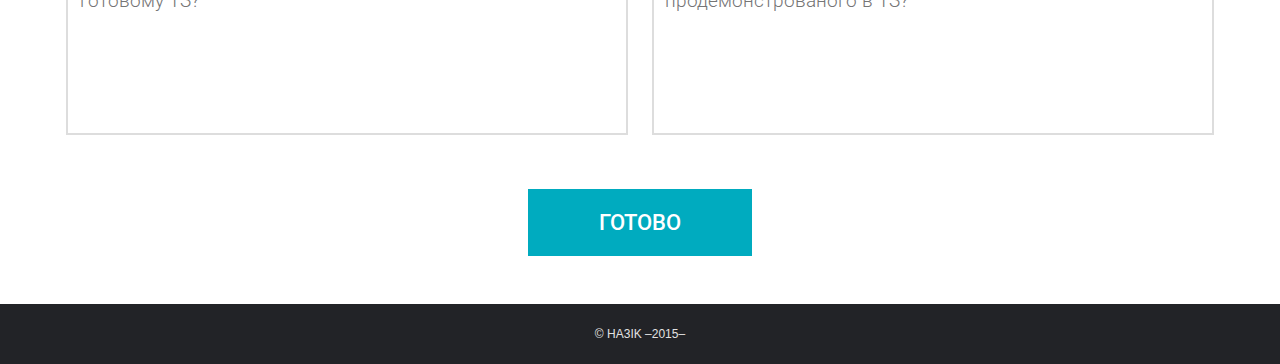
==== commit 859ff3d7: "Added and decorated footer; Added js: jquery-1.11.3, modernizr-2.8.3, respond-1.4.2, main.js" ====
--- a/index.html
+++ b/index.html
@@ -1,28 +1,36 @@
 <!DOCTYPE html>
-<html>
+<!--[if lt IE 7]><html class="no-js lt-ie9 lt-ie8 lt-ie7" lang="uk"><![endif]-->
+<!--[if IE 7]><html class="no-js lt-ie9 lt-ie8" lang="uk"><![endif]-->
+<!--[if IE 8]><html class="no-js lt-ie9" lang="uk"><![endif]-->
+<!--[if gt IE 8]><!--><html class="no-js" lang="uk"><!--<![endif]-->
 <head>
 	<meta charset="utf-8"/>
-	<meta http-equiv="X-UA-Compatible" content="IE=edge"/>
+	<!--[if IE]><meta http-equiv="X-UA-Compatible" content="IE=edge,chrome=1"/><![endif]-->
 	<title>BRIEF</title>
+	<meta name="author" content="HA3IK"/>
+  <meta name="viewport" content="width=device-width, initial-scale=1.0"/>
 	<link href="http://fonts.googleapis.com/css?family=Roboto:500,700,400,300" rel="stylesheet" type="text/css"/>
+	<script src="js/modernizr-2.8.3-respond-1.4.2.min.js"></script>
 	<link rel="stylesheet" href="style.css"/>
 </head>
 <body>
-  <!-- HERO-картинка -->
+  <!-- START! HERO-картинка -->
   <div class="hero">
     <div class="hero-wrap">
     	<section class="hero-data">
     	  <h1 class="hero-title">Бріф</h1>
-    	  <p class="hero-description">Опитувальна анкета, яка дає виконавцю можливість зібрати важливі данні та чіткіше зрозуміти графічні, технічні та інші важливі аспекти проекта.</p>
-    	  <a href="#brief-wrap" class="hero-button">Заповнити форму</a>
+    	  <p class="hero-description">Опитувальна анкета, яка дає виконавцю можливість зібрати важливі данні та чіткіше зрозуміти графічні, технічні та інші важливі аспекти проекта</p>
+    	  <a class="hero-button" href="#brief-wrap" role="button">Заповнити форму</a>
     	</section>
     </div>
   </div>
+  <!-- END! HERO-картинка -->
+  <!-- START! Форма брифа -->
   <section id="brief-wrap">
   	<h2 class="brief-title">Бріф на розробку сайта для ресторану <b class="brief-title--bold">«Anastacia»</b></h2>
   	<p class="brief-notice">Заповніть, будь ласка, поля нижче приведеної форми.</p>
   	<form method="post">
-  	  <!-- Раздел "Інформація по ресторану" -->
+  	  <!-- START! Раздел "Інформація по ресторану" -->
       <section>
       	<h3 class="brief-subtitle">Інформація по ресторану</h3>
         <input class="brief-input" name="full_name" type="text" placeholder="Повна назва ресторану"/>
@@ -62,13 +70,15 @@
 	        </span>
         </div>
       </section>
+      <!-- END! Раздел "Інформація по ресторану" -->
+      <!-- START! Раздел "Цільова аудиторія" -->
 		  <section>
 		  	<h3 class="brief-subtitle">Цільова аудиторія</h3>
 		  	<textarea class="brief-textarea" name="target_audience" cols="30" rows="6" wrap="soft" placeholder="Опишіть вашу цільову аудиторію. Вкажіть їх характерні риси, особливості тощо."></textarea>
 		  	<textarea class="brief-textarea" name="key_action" cols="30" rows="6" wrap="soft" placeholder="Яку ключову дію повинен здійснити користувач на сайті?"></textarea>
+		  	<!-- START! Список языков -->
 		  	<div class="brief-item brief-item--width100">
 		  	  <p class="brief-item-title">Виберіть основні мови, які повинен підтримувати інтерфейс сайту</p>
-		  	  <!-- START! Список языков -->
 		  	  <span class='brief-item-choice'>
 		  	  	<label class='brief-item-choice' title="Вибір цього пункту призведе до підключення великої кількості лишнього функціоналу">
 						  Всі
@@ -615,9 +625,11 @@
 					    <input name='multilanguage[]' type='checkbox' value='Javanese'>
 					  </label>
 					</span>
-		  	  <!-- END! Список языков -->
 		  	</div>
+		  	<!-- END! Список языков -->
 		  </section>
+		  <!-- END! Раздел "Цільова аудиторія" -->
+		  <!-- START! Раздел "Дизайн" -->
 		  <section>
 		  	<h3 class="brief-subtitle">Дизайн</h3>
 		  	<textarea class="brief-textarea" name="good_site" cols="30" rows="6" wrap="soft" placeholder="Вкажіть адреси сайтів, дизайн яких вам подобається (не обов'язково компаній з ресторанної індустрії)."></textarea>
@@ -625,8 +637,24 @@
 		  	<textarea class="brief-textarea" name="site_impressions" cols="30" rows="6" wrap="soft" placeholder="Опишіть враження, яке повинен справляти дизайн на відвідувача?"></textarea>
 		  	<textarea class="brief-textarea" name="design_wishes" cols="30" rows="6" wrap="soft" placeholder="Інші уточнення/побажання: фірмовий стиль, шрифти, кольори тощо"></textarea>
 		  </section>
-  	  <input class="brief-submit" type="submit" value="ok" name="brief_submit"/>
+		  <!-- END! Раздел "Дизайн" -->
+		  <!-- START! Раздел "Технічне Завдання" -->
+		  <section>
+		  	<h3 class="brief-subtitle">Технічне Завдання</h3>
+		  	<textarea class="brief-textarea" name="design_wishes" cols="30" rows="6" wrap="soft" placeholder="Хочете добавити вимоги/поправки, які не були зазначені в готовому ТЗ?"></textarea>
+		  	<textarea class="brief-textarea" name="design_wishes" cols="30" rows="6" wrap="soft" placeholder="Хочете внести зміни/поправки до прототипу продемонстрованого в ТЗ?"></textarea>
+		  </section>
+		  <!-- END! Раздел "Технічне Завдання" -->
+  	  <input class="brief-submit" type="submit" value="Готово" name="brief_submit"/>
   	</form>
   </section>
+  <!-- END! Форма брифа -->
+  <footer class="footer">
+  	<p class="copyright" role="contentinfo">© <a href="//ha3ik.github.io/resume/" rel="author" target="_blank">HA3IK</a> –<time datetime="2015-01-23">2015</time>–</p>
+  </footer>
+  <!-- JS: -->
+  <script src="//ajax.googleapis.com/ajax/libs/jquery/1.11.3/jquery.min.js"></script>
+  <script>window.jQuery || document.write('<script src="js/jquery-1.11.3.min.js"><\/script>')</script>
+  <script src="js/main.js"></script>
 </body>
-</html>
+</html>--- a/style.css
+++ b/style.css
@@ -61,6 +61,8 @@
  */
 a {
   background-color: transparent;
+  text-decoration: none;
+  color: inherit;
 }
 
 /**
@@ -95,12 +97,6 @@
 dfn {
   font-style: italic;
 }
-
-ul {
-  margin: 0;
-  padding: 0;
-}
-
 
 /**
  * Стили не отображаються в IE 8/9
@@ -160,9 +156,10 @@
  * Устраняем различия между Firefox и другими браузерами
  */
 hr {
-  -moz-box-sizing: content-box;
-  box-sizing: content-box;
   height: 0;
+  -webkit-box-sizing: content-box;
+     -moz-box-sizing: content-box;
+          box-sizing: content-box;
 }
 
 /**
@@ -179,7 +176,7 @@
 kbd,
 pre,
 samp {
-  font-family: monospace, monospace;
+  font-family: monospace;
   font-size: 1em;
 }
 
@@ -300,9 +297,9 @@
 
 input[type="search"] {
   -webkit-appearance: textfield; /* 1 */
-  -moz-box-sizing: content-box;
   -webkit-box-sizing: content-box; /* 2 */
-  box-sizing: content-box;
+     -moz-box-sizing: content-box; /* 2 */
+          box-sizing: content-box; /* 2 */
 }
 
 /**
@@ -370,6 +367,16 @@
  */
 abbr[title] {
 	cursor: help;
+}
+
+::-moz-selection {
+    background: #b3d4fc;
+    text-shadow: none;
+}
+
+::selection {
+    background: #b3d4fc;
+    text-shadow: none;
 }
 
 /* END! CSS нармализация стилей
@@ -410,18 +417,13 @@
  */
 h1,
 h2,
-h3,
-h4 {
+h3 {
   margin: 1.414em 0 0.5em;
   line-height: 1.2;
 }
 
 h1 {
 	margin-top: 0;
-}
-
-p {
-  margin-bottom: 1em;
 }
 
 label {
@@ -480,10 +482,9 @@
 
 .hero-button {
 	display: inline-block;
-	margin-top: 1.45em;
+	margin-top: 2.5em;
 	padding: 1em;
 	color: #fff;
-	text-decoration: none;
 	border: .25em solid #fff;
 	text-transform: uppercase;
 }
@@ -502,7 +503,7 @@
 
 #brief-wrap {
 	margin: 0 auto;
-	padding: 0.1em 2em 0;
+	padding: 0.1em 2em 3em;
 	max-width: 96em;
 	text-align: center;
 }
@@ -577,22 +578,13 @@
 	width: 92%;
 }
 
-.brief-item-choice-group {
-	/*text-align: center;*/
-	outline: 1px solid red;
+.brief-item-title {
+	margin-bottom: 1em;
 }
 
 .brief-item-choice {
 	display: inline-block;
 	width: 19.8%;
-}
-
-.brief-item-choice + .brief-item-choice {
-  /*margin-left: 5%;*/
-}
-
-.brief-item-choice > input {
-
 }
 
 /* 1. Запрещаем перенос на другую строку */
@@ -609,15 +601,15 @@
 }
 
 .brief-submit {
-	margin-top: 1em;
+	margin-top: 2em;
 	width: 10em;
 	line-height: 3em;
 	color: #fff;
 	font-size: 140%;
 	background: #00ABBF;
-	text-decoration: none;
-	border: .25em solid #fff;
 	text-transform: uppercase;
+	font-weight: 500;
+	border: none;
 }
 
 .brief-submit:hover {
@@ -627,5 +619,33 @@
 /* END! Блок с формой брифа
    ========================================================================================== */
 
+
+/* START! Подвал страницы
+   ========================================================================================== */
+
+.copyright {
+  line-height: 5em;
+  background: #222327;
+  color: #E1E1E1;
+  font-family: Arial;
+  text-align: center;
+  font-size: 75%;
+}
+
+/* END! Подвал страницы
+   ========================================================================================== */
+
 /* END! Основные оформление страницы
+   ============================================================================================================== */
+
+
+
+/* START! Условия адаптации
+   ============================================================================================================== */
+
+@media (max-width: 1030px) {
+
+}
+
+/* END! Условия адаптации
    ============================================================================================================== */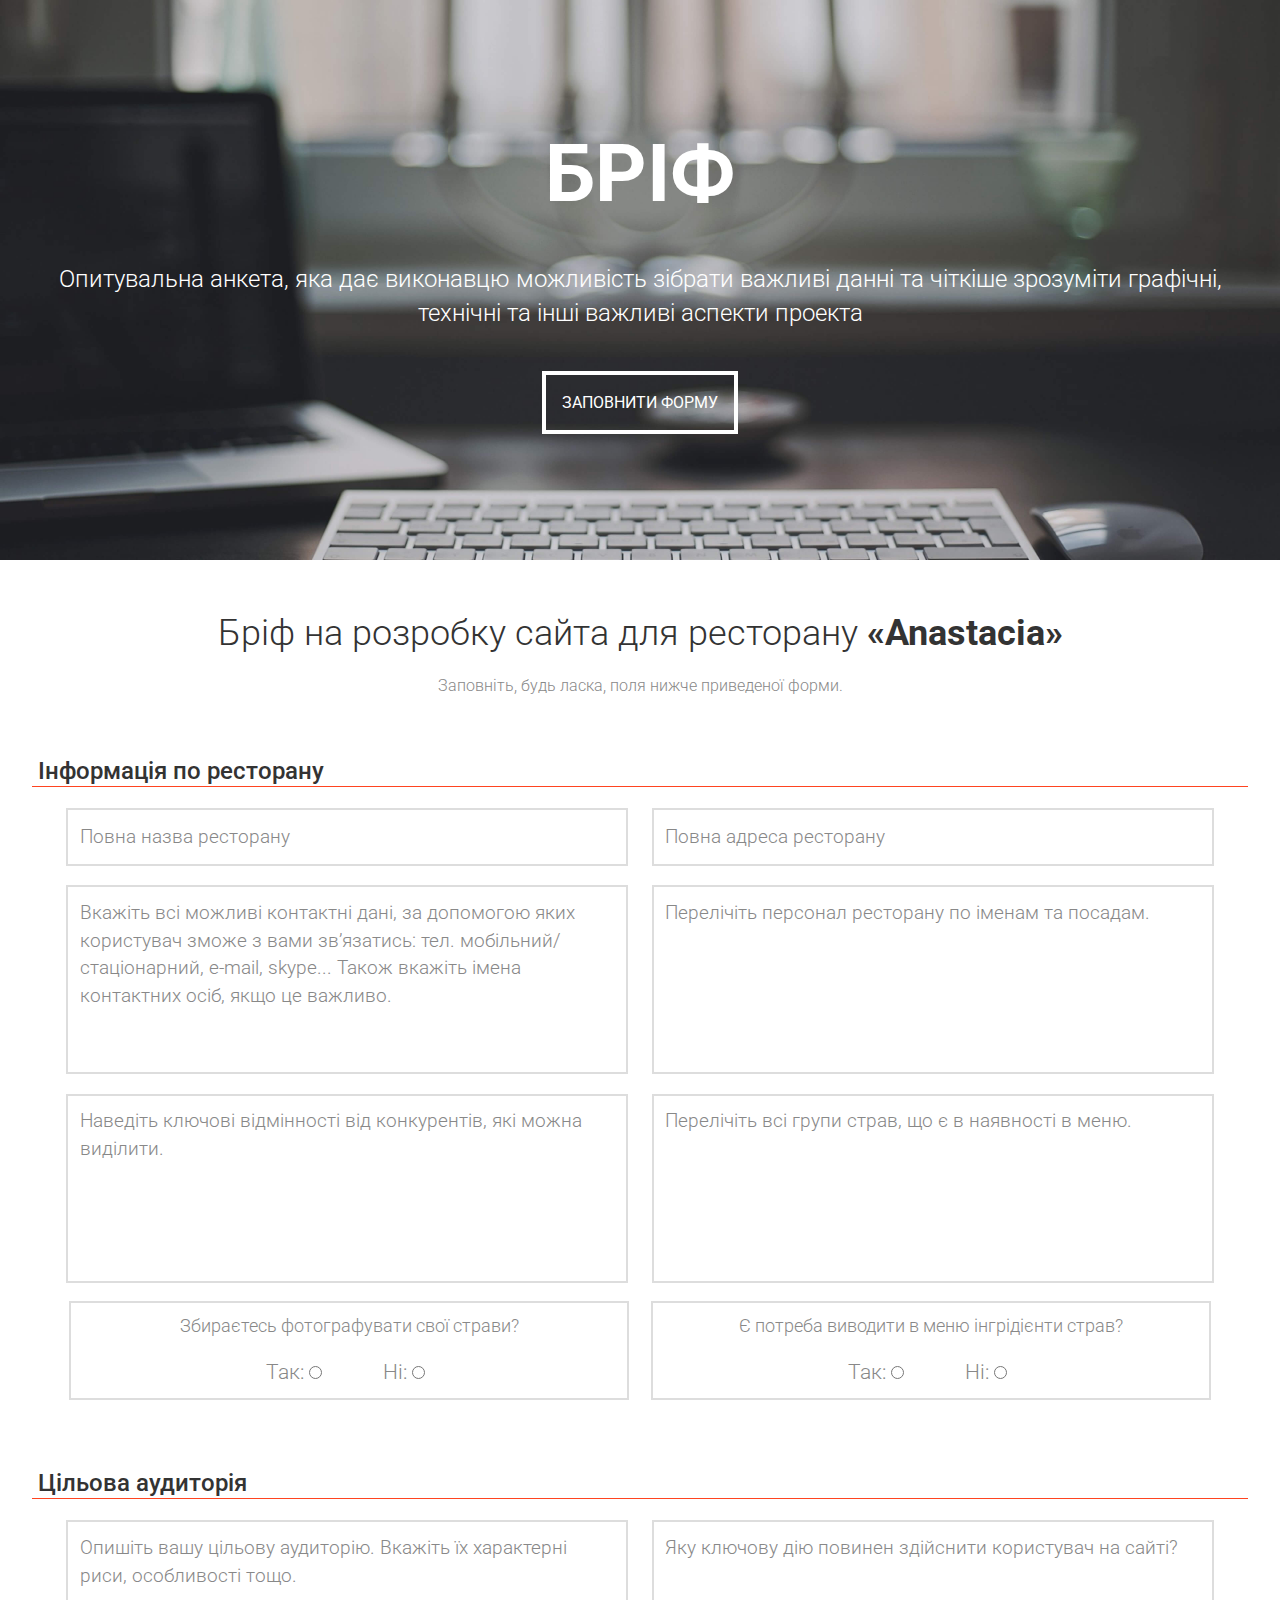
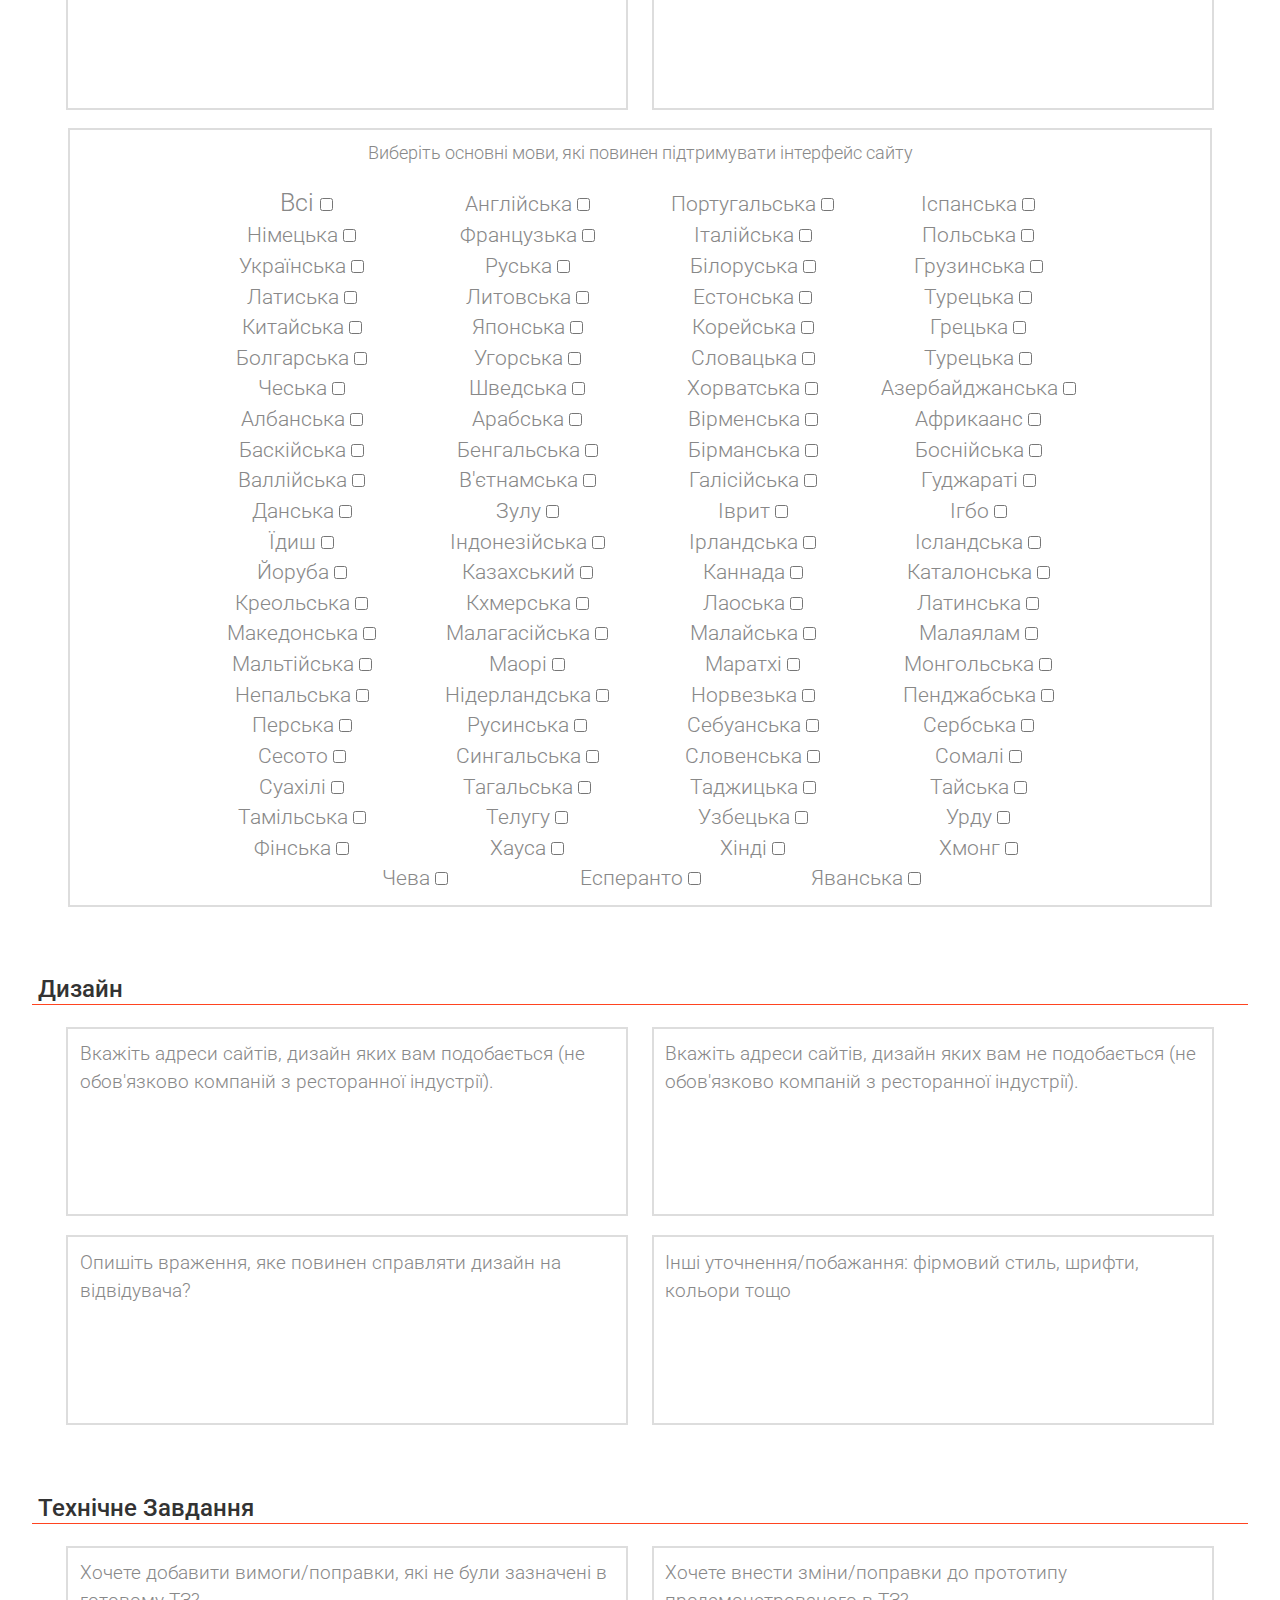
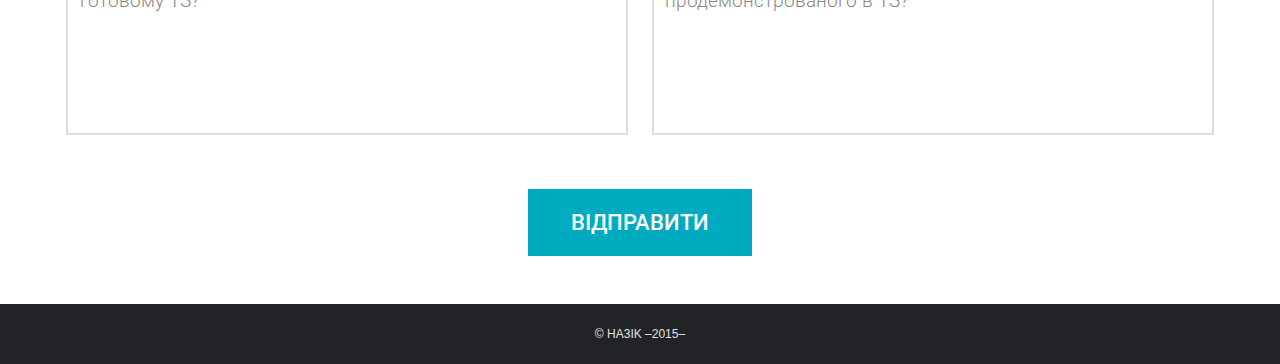
==== commit ffe311ac: "Defined colors for placeholders" ====
--- a/index.html
+++ b/index.html
@@ -29,7 +29,7 @@
   <section id="brief-wrap">
   	<h2 class="brief-title">Бріф на розробку сайта для ресторану <b class="brief-title--bold">«Anastacia»</b></h2>
   	<p class="brief-notice">Заповніть, будь ласка, поля нижче приведеної форми.</p>
-  	<form method="post">
+  	<form method="post" autocomplete="off">
   	  <!-- START! Раздел "Інформація по ресторану" -->
       <section>
       	<h3 class="brief-subtitle">Інформація по ресторану</h3>
@@ -645,7 +645,7 @@
 		  	<textarea class="brief-textarea" name="design_wishes" cols="30" rows="6" wrap="soft" placeholder="Хочете внести зміни/поправки до прототипу продемонстрованого в ТЗ?"></textarea>
 		  </section>
 		  <!-- END! Раздел "Технічне Завдання" -->
-  	  <input class="brief-submit" type="submit" value="Готово" name="brief_submit"/>
+  	  <input class="brief-submit" type="submit" value="Відправити" name="brief_submit"/>
   	</form>
   </section>
   <!-- END! Форма брифа -->
--- a/style.css
+++ b/style.css
@@ -313,6 +313,11 @@
   -webkit-appearance: none;
 }
 
+/* TODO! Проверить появятся ли троиточия. Если нет - добавить вендори */
+input[placeholder] {
+	text-overflow: ellipsis;
+}
+
 /**
  * Определить соответствия border, margin и padding
  */
@@ -516,7 +521,7 @@
 
 .brief-notice {
 	font-weight: 300;
-	color: #828179;
+	color: #888;
 }
 
 .brief-title--bold {
@@ -547,6 +552,37 @@
   text-align: left;
   vertical-align: top;
 }
+
+
+.brief-item,
+.brief-input,
+.brief-textarea {
+	color: #888;
+}
+
+input::-webkit-input-placeholder,
+textarea::-webkit-input-placeholder {
+	color: #888;
+}
+
+input::-moz-placeholder,
+textarea::-moz-placeholder {
+	opacity: 1;
+	color: #888;
+}
+
+input:-moz-placeholder,
+textarea:-moz-placeholder {
+	opacity: 1;
+	color: #888;
+}
+
+input:-ms-input-placeholder,
+textarea:-ms-input-placeholder {
+	color: #888;
+}
+
+
 
 .brief-textarea {
 	vertical-align: top;
@@ -571,7 +607,6 @@
   padding: .6em;
   border: .15em solid #ddd;
   font-weight: 300;
-  color: #aeaeae;
 }
 
 .brief-item--width100 {
@@ -644,7 +679,12 @@
    ============================================================================================================== */
 
 @media (max-width: 1030px) {
-
+  .brief-input[type="text"],
+  .brief-textarea,
+  .brief-item {
+  	margin: .5em 0;
+    width: 100%;
+	}
 }
 
 /* END! Условия адаптации
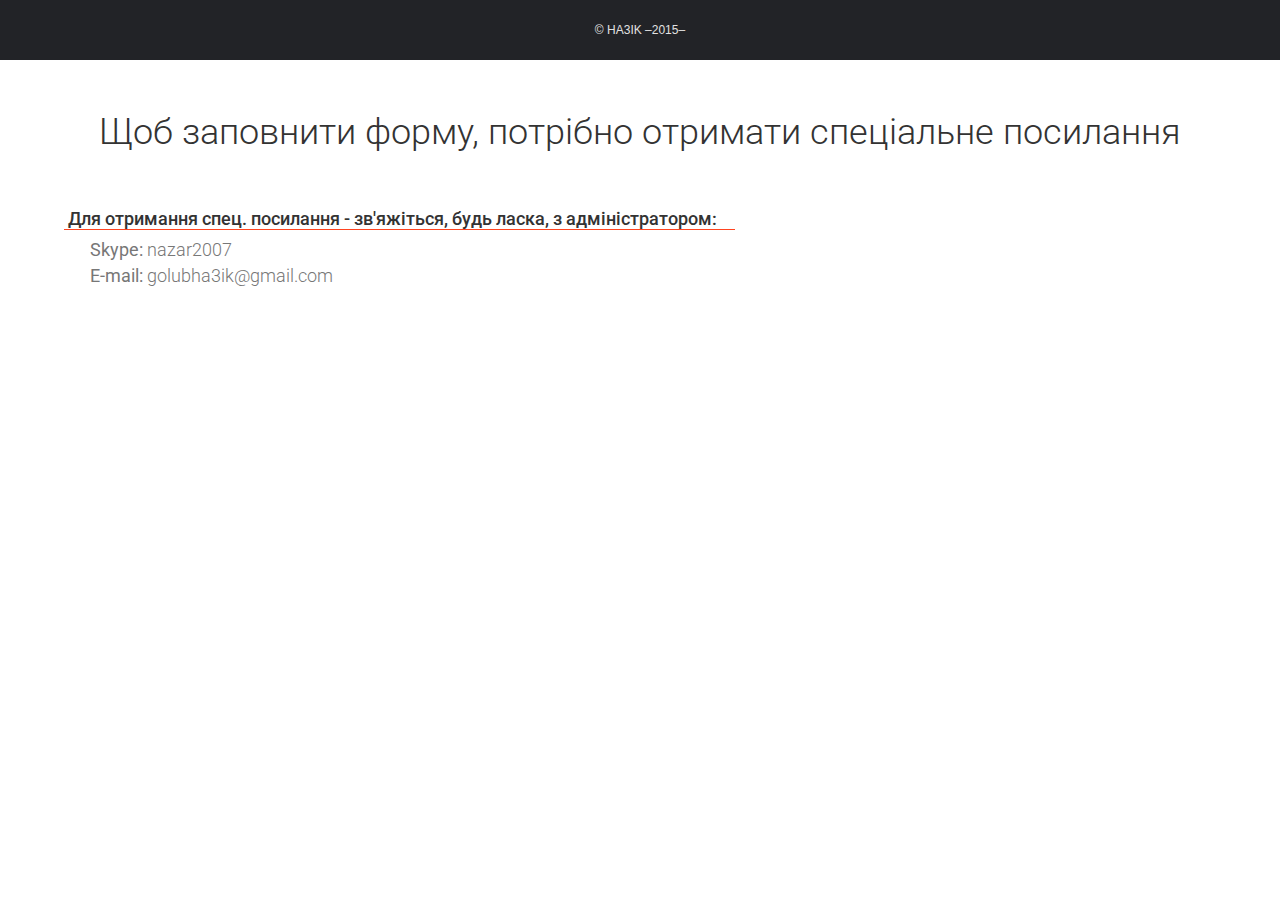
==== commit eaff77da: "Deleted php. A special link message is displayed by default" ====
--- a/index.html
+++ b/index.html
@@ -14,644 +14,674 @@
 	<link rel="stylesheet" href="style.css"/>
 </head>
 <body>
-  <!-- START! HERO-картинка -->
-  <div class="hero">
-    <div class="hero-wrap">
-    	<section class="hero-data">
-    	  <h1 class="hero-title">Бріф</h1>
-    	  <p class="hero-description">Опитувальна анкета, яка дає виконавцю можливість зібрати важливі данні та чіткіше зрозуміти графічні, технічні та інші важливі аспекти проекта</p>
-    	  <a class="hero-button" href="#brief-wrap" role="button">Заповнити форму</a>
-    	</section>
-    </div>
+  <div class="wrap">
+	  <!-- START! HERO-картинка -->
+	  <div class="hero">
+	    <div class="hero-wrap">
+	    	<section class="hero-data">
+	    	  <h1 class="hero-title">Бріф</h1>
+	    	  <p class="hero-description">Опитувальна анкета, яка дає виконавцю можливість зібрати важливі данні та чіткіше зрозуміти графічні, технічні та інші важливі аспекти проекта</p>
+	    	  <a class="hero-button" href="#brief-wrap" role="button">Заповнити форму</a>
+	    	</section>
+	    </div>
+	  </div>
+	  <!-- END! HERO-картинка -->
+	  <!-- START! Форма брифа -->
+	  <section id="brief-wrap">
+	  	<h2 class="brief-title">Бріф на розробку сайта для ресторану <b class="brief-title--bold">«Anastacia»</b></h2>
+	  	<p class="brief-notice">Заповніть, будь ласка, поля нижче приведеної форми.</p>
+	  	<form method="post" autocomplete="off">
+	  	  <!-- START! Раздел "Інформація по ресторану" -->
+	      <section>
+	      	<h3 class="brief-subtitle">Інформація по ресторану</h3>
+	        <input class="brief-input" name="full_name" type="text" placeholder="Повна назва ресторану"/>
+	        <input class="brief-input" name="full_address" type="text" placeholder="Повна адреса ресторану"/>
+	        <textarea class="brief-textarea" name="contacts" cols="30" rows="6" wrap="soft" placeholder="Вкажіть всі можливі контактні дані, за допомогою яких користувач зможе з вами зв’язатись: тел. мобільний/стаціонарний, e-mail, skype... Також вкажіть імена контактних осіб, якщо це важливо."></textarea>
+	        <textarea class="brief-textarea" name="staff" cols="30" rows="6" wrap="soft" placeholder="Перелічіть персонал ресторану по іменам та посадам."></textarea>
+	        <textarea class="brief-textarea" name="competitors_differences" cols="30" rows="6" wrap="soft" placeholder="Наведіть ключові відмінності від конкурентів, які можна виділити."></textarea>
+	        <textarea class="brief-textarea" name="dishes_group" cols="30" rows="6" wrap="soft" placeholder="Перелічіть всі групи страв, що є в наявності в меню."></textarea>
+	        <div class="brief-item">
+	        	<p class="brief-item-title">Збираєтесь фотографувати свої страви?</p>
+	        	<span class='brief-item-choice'>
+		          <label>
+		        	  Так:
+		        	  <input type="radio" name="create_dishes_photo" value="yes"/>
+		          </label>
+		        </span>
+		        <span class='brief-item-choice'>
+		          <label>
+		        	  Ні:
+		        	  <input type="radio" name="create_dishes_photo" value="no"/>
+		          </label>
+		        </span>
+	        </div>
+	        <div class="brief-item">
+	        	<p class="brief-item-title">Є потреба виводити в меню інгрідієнти страв?</p>
+	        	<span class='brief-item-choice'>
+		          <label>
+		        	  Так:
+		        	  <input type="radio" name="food_composition" value="yes"/>
+		          </label>
+		        </span>
+	          <span class='brief-item-choice'>
+		          <label>
+		        	  Ні:
+		        	  <input type="radio" name="food_composition" value="no"/>
+		          </label>
+		        </span>
+	        </div>
+	      </section>
+	      <!-- END! Раздел "Інформація по ресторану" -->
+	      <!-- START! Раздел "Цільова аудиторія" -->
+			  <section>
+			  	<h3 class="brief-subtitle">Цільова аудиторія</h3>
+			  	<textarea class="brief-textarea" name="target_audience" cols="30" rows="6" wrap="soft" placeholder="Опишіть вашу цільову аудиторію. Вкажіть їх характерні риси, особливості тощо."></textarea>
+			  	<textarea class="brief-textarea" name="key_action" cols="30" rows="6" wrap="soft" placeholder="Яку ключову дію повинен здійснити користувач на сайті?"></textarea>
+			  	<!-- START! Список языков -->
+			  	<div class="brief-item brief-item--width100">
+			  	  <p class="brief-item-title">Виберіть основні мови, які повинен підтримувати інтерфейс сайту</p>
+			  	  <span class='brief-item-choice'>
+			  	  	<label class='brief-item-choice' title="Вибір цього пункту призведе до підключення великої кількості лишнього функціоналу">
+							  Всі
+							  <input name='multilanguage[]' type='checkbox' value='All'>
+							</label>
+			  	  </span>
+			  	  <span class='brief-item-choice'>
+						  <label>
+						    Англійська
+						    <input name='multilanguage[]' type='checkbox' value='English'>
+						  </label>
+						</span>
+						<span class='brief-item-choice'>
+						  <label>
+						    Португальська
+						    <input name='multilanguage[]' type='checkbox' value='Portuguese'>
+						  </label>
+						</span>
+						<span class='brief-item-choice'>
+						  <label>
+						    Іспанська
+						    <input name='multilanguage[]' type='checkbox' value='Spanish'>
+						  </label>
+						</span>
+						<span class='brief-item-choice'>
+						  <label>
+						    Німецька
+						    <input name='multilanguage[]' type='checkbox' value='German'>
+						  </label>
+						</span>
+						<span class='brief-item-choice'>
+						  <label>
+						    Французька
+						    <input name='multilanguage[]' type='checkbox' value='French'>
+						  </label>
+						</span>
+						<span class='brief-item-choice'>
+						  <label>
+						    Італійська
+						    <input name='multilanguage[]' type='checkbox' value='Italian'>
+						  </label>
+						</span>
+						<span class='brief-item-choice'>
+						  <label>
+						    Польська
+						    <input name='multilanguage[]' type='checkbox' value='Polish'>
+						  </label>
+						</span>
+						<span class='brief-item-choice'>
+						  <label>
+						    Українська
+						    <input name='multilanguage[]' type='checkbox' value='Ukrainian'>
+						  </label>
+						</span>
+						<span class='brief-item-choice'>
+						  <label>
+						    Руська
+						    <input name='multilanguage[]' type='checkbox' value='Russian'>
+						  </label>
+						</span>
+						<span class='brief-item-choice'>
+						  <label>
+						    Білоруська
+						    <input name='multilanguage[]' type='checkbox' value='Belarusian'>
+						  </label>
+						</span>
+						<span class='brief-item-choice'>
+						  <label>
+						    Грузинська
+						    <input name='multilanguage[]' type='checkbox' value='Georgian'>
+						  </label>
+						</span>
+						<span class='brief-item-choice'>
+						  <label>
+						    Латиська
+						    <input name='multilanguage[]' type='checkbox' value='Lettish'>
+						  </label>
+						</span>
+						<span class='brief-item-choice'>
+						  <label>
+						    Литовська
+						    <input name='multilanguage[]' type='checkbox' value='Lithuanian'>
+						  </label>
+						</span>
+						<span class='brief-item-choice'>
+						  <label>
+						    Естонська
+						    <input name='multilanguage[]' type='checkbox' value='Estonian'>
+						  </label>
+						</span>
+						<span class='brief-item-choice'>
+						  <label>
+						    Турецька
+						    <input name='multilanguage[]' type='checkbox' value='Turkish'>
+						  </label>
+						</span>
+						<span class='brief-item-choice'>
+						  <label>
+						    Китайська
+						    <input name='multilanguage[]' type='checkbox' value='Chinese'>
+						  </label>
+						</span>
+						<span class='brief-item-choice'>
+						  <label>
+						    Японська
+						    <input name='multilanguage[]' type='checkbox' value='Japanese'>
+						  </label>
+						</span>
+						<span class='brief-item-choice'>
+						  <label>
+						    Корейська
+						    <input name='multilanguage[]' type='checkbox' value='Korean'>
+						  </label>
+						</span>
+						<span class='brief-item-choice'>
+						  <label>
+						    Грецька
+						    <input name='multilanguage[]' type='checkbox' value='Greek'>
+						  </label>
+						</span>
+						<span class='brief-item-choice'>
+						  <label>
+						    Болгарська
+						    <input name='multilanguage[]' type='checkbox' value='Bulgarian'>
+						  </label>
+						</span>
+						<span class='brief-item-choice'>
+						  <label>
+						    Угорська
+						    <input name='multilanguage[]' type='checkbox' value='Hungarian'>
+						  </label>
+						</span>
+						<span class='brief-item-choice'>
+						  <label>
+						    Словацька
+						    <input name='multilanguage[]' type='checkbox' value='Slovak'>
+						  </label>
+						</span>
+						<span class='brief-item-choice'>
+						  <label>
+						    Турецька
+						    <input name='multilanguage[]' type='checkbox' value='Turkish'>
+						  </label>
+						</span>
+						<span class='brief-item-choice'>
+						  <label>
+						    Чеська
+						    <input name='multilanguage[]' type='checkbox' value='Czech'>
+						  </label>
+						</span>
+						<span class='brief-item-choice'>
+						  <label>
+						    Шведська
+						    <input name='multilanguage[]' type='checkbox' value='Swedish'>
+						  </label>
+						</span>
+						<span class='brief-item-choice'>
+						  <label>
+						    Хорватська
+						    <input name='multilanguage[]' type='checkbox' value='Croatian'>
+						  </label>
+						</span>
+						<span class='brief-item-choice'>
+						  <label>
+						    Азербайджанська
+						    <input name='multilanguage[]' type='checkbox' value='Azerbaijani'>
+						  </label>
+						</span>
+						<span class='brief-item-choice'>
+						  <label>
+						    Албанська
+						    <input name='multilanguage[]' type='checkbox' value='Albanian'>
+						  </label>
+						</span>
+						<span class='brief-item-choice'>
+						  <label>
+						    Арабська
+						    <input name='multilanguage[]' type='checkbox' value='Arabic'>
+						  </label>
+						</span>
+						<span class='brief-item-choice'>
+						  <label>
+						    Вірменська
+						    <input name='multilanguage[]' type='checkbox' value='Armenian'>
+						  </label>
+						</span>
+						<span class='brief-item-choice'>
+						  <label>
+						    Африкаанс
+						    <input name='multilanguage[]' type='checkbox' value='Afrikaans'>
+						  </label>
+						</span>
+						<span class='brief-item-choice'>
+						  <label>
+						    Баскійська
+						    <input name='multilanguage[]' type='checkbox' value='Baskiyska'>
+						  </label>
+						</span>
+						<span class='brief-item-choice'>
+						  <label>
+						    Бенгальська
+						    <input name='multilanguage[]' type='checkbox' value='Bengali'>
+						  </label>
+						</span>
+						<span class='brief-item-choice'>
+						  <label>
+						    Бірманська
+						    <input name='multilanguage[]' type='checkbox' value='Burmese'>
+						  </label>
+						</span>
+						<span class='brief-item-choice'>
+						  <label>
+						    Боснійська
+						    <input name='multilanguage[]' type='checkbox' value='Bosnian'>
+						  </label>
+						</span>
+						<span class='brief-item-choice'>
+						  <label>
+						    Валлійська
+						    <input name='multilanguage[]' type='checkbox' value='Welsh'>
+						  </label>
+						</span>
+						<span class='brief-item-choice'>
+						  <label>
+						    В'єтнамська
+						    <input name='multilanguage[]' type='checkbox' value='Vietnamese'>
+						  </label>
+						</span>
+						<span class='brief-item-choice'>
+						  <label>
+						    Галісійська
+						    <input name='multilanguage[]' type='checkbox' value='Galician'>
+						  </label>
+						</span>
+						<span class='brief-item-choice'>
+						  <label>
+						    Гуджараті
+						    <input name='multilanguage[]' type='checkbox' value='Gujarati'>
+						  </label>
+						</span>
+						<span class='brief-item-choice'>
+						  <label>
+						    Данська
+						    <input name='multilanguage[]' type='checkbox' value='Danish'>
+						  </label>
+						</span>
+						<span class='brief-item-choice'>
+						  <label>
+						    Зулу
+						    <input name='multilanguage[]' type='checkbox' value='Zulu'>
+						  </label>
+						</span>
+						<span class='brief-item-choice'>
+						  <label>
+						    Іврит
+						    <input name='multilanguage[]' type='checkbox' value='Hebrew'>
+						  </label>
+						</span>
+						<span class='brief-item-choice'>
+						  <label>
+						    Ігбо
+						    <input name='multilanguage[]' type='checkbox' value='Igbo'>
+						  </label>
+						</span>
+						<span class='brief-item-choice'>
+						  <label>
+						    Їдиш
+						    <input name='multilanguage[]' type='checkbox' value='Yiddish'>
+						  </label>
+						</span>
+						<span class='brief-item-choice'>
+						  <label>
+						    Індонезійська
+						    <input name='multilanguage[]' type='checkbox' value='Indonesian'>
+						  </label>
+						</span>
+						<span class='brief-item-choice'>
+						  <label>
+						    Ірландська
+						    <input name='multilanguage[]' type='checkbox' value='Irish'>
+						  </label>
+						</span>
+						<span class='brief-item-choice'>
+						  <label>
+						    Ісландська
+						    <input name='multilanguage[]' type='checkbox' value='Icelandic'>
+						  </label>
+						</span>
+						<span class='brief-item-choice'>
+						  <label>
+						    Йоруба
+						    <input name='multilanguage[]' type='checkbox' value='Yoruba'>
+						  </label>
+						</span>
+						<span class='brief-item-choice'>
+						  <label>
+						    Казахський
+						    <input name='multilanguage[]' type='checkbox' value='Kazakh'>
+						  </label>
+						</span>
+						<span class='brief-item-choice'>
+						  <label>
+						    Каннада
+						    <input name='multilanguage[]' type='checkbox' value='Kannada'>
+						  </label>
+						</span>
+						<span class='brief-item-choice'>
+						  <label>
+						    Каталонська
+						    <input name='multilanguage[]' type='checkbox' value='Catalan'>
+						  </label>
+						</span>
+						<span class='brief-item-choice'>
+						  <label>
+						    Креольська
+						    <input name='multilanguage[]' type='checkbox' value='Creole'>
+						  </label>
+						</span>
+						<span class='brief-item-choice'>
+						  <label>
+						    Кхмерська
+						    <input name='multilanguage[]' type='checkbox' value='Khmer'>
+						  </label>
+						</span>
+						<span class='brief-item-choice'>
+						  <label>
+						    Лаоська
+						    <input name='multilanguage[]' type='checkbox' value='Lao'>
+						  </label>
+						</span>
+						<span class='brief-item-choice'>
+						  <label>
+						    Латинська
+						    <input name='multilanguage[]' type='checkbox' value='Latin'>
+						  </label>
+						</span>
+						<span class='brief-item-choice'>
+						  <label>
+						    Македонська
+						    <input name='multilanguage[]' type='checkbox' value='Macedonian'>
+						  </label>
+						</span>
+						<span class='brief-item-choice'>
+						  <label>
+						    Малагасійська
+						    <input name='multilanguage[]' type='checkbox' value='Malagasy'>
+						  </label>
+						</span>
+						<span class='brief-item-choice'>
+						  <label>
+						    Малайська
+						    <input name='multilanguage[]' type='checkbox' value='Malay'>
+						  </label>
+						</span>
+						<span class='brief-item-choice'>
+						  <label>
+						    Малаялам
+						    <input name='multilanguage[]' type='checkbox' value='Malayalam'>
+						  </label>
+						</span>
+						<span class='brief-item-choice'>
+						  <label>
+						    Мальтійська
+						    <input name='multilanguage[]' type='checkbox' value='Maltese'>
+						  </label>
+						</span>
+						<span class='brief-item-choice'>
+						  <label>
+						    Маорі
+						    <input name='multilanguage[]' type='checkbox' value='Maori'>
+						  </label>
+						</span>
+						<span class='brief-item-choice'>
+						  <label>
+						    Маратхі
+						    <input name='multilanguage[]' type='checkbox' value='Marathi'>
+						  </label>
+						</span>
+						<span class='brief-item-choice'>
+						  <label>
+						    Монгольська
+						    <input name='multilanguage[]' type='checkbox' value='Mongolian'>
+						  </label>
+						</span>
+						<span class='brief-item-choice'>
+						  <label>
+						    Непальська
+						    <input name='multilanguage[]' type='checkbox' value='Nepalese'>
+						  </label>
+						</span>
+						<span class='brief-item-choice'>
+						  <label>
+						    Нідерландська
+						    <input name='multilanguage[]' type='checkbox' value='Dutch'>
+						  </label>
+						</span>
+						<span class='brief-item-choice'>
+						  <label>
+						    Норвезька
+						    <input name='multilanguage[]' type='checkbox' value='Norwegian'>
+						  </label>
+						</span>
+						<span class='brief-item-choice'>
+						  <label>
+						    Пенджабська
+						    <input name='multilanguage[]' type='checkbox' value='Punjabi'>
+						  </label>
+						</span>
+						<span class='brief-item-choice'>
+						  <label>
+						    Перська
+						    <input name='multilanguage[]' type='checkbox' value='Persian'>
+						  </label>
+						</span>
+						<span class='brief-item-choice'>
+						  <label>
+						    Русинська
+						    <input name='multilanguage[]' type='checkbox' value='Rusyn'>
+						  </label>
+						</span>
+						<span class='brief-item-choice'>
+						  <label>
+						    Себуанська
+						    <input name='multilanguage[]' type='checkbox' value='Cebuano'>
+						  </label>
+						</span>
+						<span class='brief-item-choice'>
+						  <label>
+						    Сербська
+						    <input name='multilanguage[]' type='checkbox' value='Serbian'>
+						  </label>
+						</span>
+						<span class='brief-item-choice'>
+						  <label>
+						    Сесото
+						    <input name='multilanguage[]' type='checkbox' value='Sesotho'>
+						  </label>
+						</span>
+						<span class='brief-item-choice'>
+						  <label>
+						    Сингальська
+						    <input name='multilanguage[]' type='checkbox' value='Sinhalese'>
+						  </label>
+						</span>
+						<span class='brief-item-choice'>
+						  <label>
+						    Словенська
+						    <input name='multilanguage[]' type='checkbox' value='Slovenian'>
+						  </label>
+						</span>
+						<span class='brief-item-choice'>
+						  <label>
+						    Сомалі
+						    <input name='multilanguage[]' type='checkbox' value='Somali'>
+						  </label>
+						</span>
+						<span class='brief-item-choice'>
+						  <label>
+						    Суахілі
+						    <input name='multilanguage[]' type='checkbox' value='Swahili'>
+						  </label>
+						</span>
+						<span class='brief-item-choice'>
+						  <label>
+						    Тагальська
+						    <input name='multilanguage[]' type='checkbox' value='Tagalog'>
+						  </label>
+						</span>
+						<span class='brief-item-choice'>
+						  <label>
+						    Таджицька
+						    <input name='multilanguage[]' type='checkbox' value='Tajik'>
+						  </label>
+						</span>
+						<span class='brief-item-choice'>
+						  <label>
+						    Тайська
+						    <input name='multilanguage[]' type='checkbox' value='Thai'>
+						  </label>
+						</span>
+						<span class='brief-item-choice'>
+						  <label>
+						    Тамільська
+						    <input name='multilanguage[]' type='checkbox' value='Tamil'>
+						  </label>
+						</span>
+						<span class='brief-item-choice'>
+						  <label>
+						    Телугу
+						    <input name='multilanguage[]' type='checkbox' value='Telugu'>
+						  </label>
+						</span>
+						<span class='brief-item-choice'>
+						  <label>
+						    Узбецька
+						    <input name='multilanguage[]' type='checkbox' value='Uzbek'>
+						  </label>
+						</span>
+						<span class='brief-item-choice'>
+						  <label>
+						    Урду
+						    <input name='multilanguage[]' type='checkbox' value='Urdu'>
+						  </label>
+						</span>
+						<span class='brief-item-choice'>
+						  <label>
+						    Фінська
+						    <input name='multilanguage[]' type='checkbox' value='Finnish'>
+						  </label>
+						</span>
+						<span class='brief-item-choice'>
+						  <label>
+						    Хауса
+						    <input name='multilanguage[]' type='checkbox' value='Hausa'>
+						  </label>
+						</span>
+						<span class='brief-item-choice'>
+						  <label>
+						    Хінді
+						    <input name='multilanguage[]' type='checkbox' value='Hindi'>
+						  </label>
+						</span>
+						<span class='brief-item-choice'>
+						  <label>
+						    Хмонг
+						    <input name='multilanguage[]' type='checkbox' value='Hmong'>
+						  </label>
+						</span>
+						<span class='brief-item-choice'>
+						  <label>
+						    Чева
+						    <input name='multilanguage[]' type='checkbox' value='Cheva'>
+						  </label>
+						</span>
+						<span class='brief-item-choice'>
+						  <label>
+						    Есперанто
+						    <input name='multilanguage[]' type='checkbox' value='Esperanto'>
+						  </label>
+						</span>
+						<span class='brief-item-choice'>
+						  <label>
+						    Яванська
+						    <input name='multilanguage[]' type='checkbox' value='Javanese'>
+						  </label>
+						</span>
+			  	</div>
+			  	<!-- END! Список языков -->
+			  </section>
+			  <!-- END! Раздел "Цільова аудиторія" -->
+			  <!-- START! Раздел "Дизайн" -->
+			  <section>
+			  	<h3 class="brief-subtitle">Дизайн</h3>
+			  	<textarea class="brief-textarea" name="good_site" cols="30" rows="6" wrap="soft" placeholder="Вкажіть адреси сайтів, дизайн яких вам подобається (не обов'язково компаній з ресторанної індустрії)."></textarea>
+			  	<textarea class="brief-textarea" name="bad_site" cols="30" rows="6" wrap="soft" placeholder="Вкажіть адреси сайтів, дизайн яких вам не подобається (не обов'язково компаній з ресторанної індустрії)."></textarea>
+			  	<textarea class="brief-textarea" name="site_impressions" cols="30" rows="6" wrap="soft" placeholder="Опишіть враження, яке повинен справляти дизайн на відвідувача?"></textarea>
+			  	<textarea class="brief-textarea" name="design_wishes" cols="30" rows="6" wrap="soft" placeholder="Інші уточнення/побажання: фірмовий стиль, шрифти, кольори тощо"></textarea>
+			  </section>
+			  <!-- END! Раздел "Дизайн" -->
+			  <!-- START! Раздел "Технічне Завдання" -->
+			  <section>
+			  	<h3 class="brief-subtitle">Технічне Завдання</h3>
+			  	<textarea class="brief-textarea" name="design_wishes" cols="30" rows="6" wrap="soft" placeholder="Хочете добавити вимоги/поправки, які не були зазначені в готовому ТЗ?"></textarea>
+			  	<textarea class="brief-textarea" name="design_wishes" cols="30" rows="6" wrap="soft" placeholder="Хочете внести зміни/поправки до прототипу продемонстрованого в ТЗ?"></textarea>
+			  </section>
+			  <!-- END! Раздел "Технічне Завдання" -->
+	  	  <input class="brief-submit" type="submit" value="Відправити" name="brief_submit"/>
+	  	</form>
+	  </section>
+	  <!-- END! Форма брифа -->
   </div>
-  <!-- END! HERO-картинка -->
-  <!-- START! Форма брифа -->
-  <section id="brief-wrap">
-  	<h2 class="brief-title">Бріф на розробку сайта для ресторану <b class="brief-title--bold">«Anastacia»</b></h2>
-  	<p class="brief-notice">Заповніть, будь ласка, поля нижче приведеної форми.</p>
-  	<form method="post" autocomplete="off">
-  	  <!-- START! Раздел "Інформація по ресторану" -->
-      <section>
-      	<h3 class="brief-subtitle">Інформація по ресторану</h3>
-        <input class="brief-input" name="full_name" type="text" placeholder="Повна назва ресторану"/>
-        <input class="brief-input" name="full_address" type="text" placeholder="Повна адреса ресторану"/>
-        <textarea class="brief-textarea" name="contacts" cols="30" rows="6" wrap="soft" placeholder="Вкажіть всі можливі контактні дані, за допомогою яких користувач зможе з вами зв’язатись: тел. мобільний/стаціонарний, e-mail, skype... Також вкажіть імена контактних осіб, якщо це важливо."></textarea>
-        <textarea class="brief-textarea" name="staff" cols="30" rows="6" wrap="soft" placeholder="Перелічіть персонал ресторану по іменам та посадам."></textarea>
-        <textarea class="brief-textarea" name="competitors_differences" cols="30" rows="6" wrap="soft" placeholder="Наведіть ключові відмінності від конкурентів, які можна виділити."></textarea>
-        <textarea class="brief-textarea" name="dishes_group" cols="30" rows="6" wrap="soft" placeholder="Перелічіть всі групи страв, що є в наявності в меню."></textarea>
-        <div class="brief-item">
-        	<p class="brief-item-title">Збираєтесь фотографувати свої страви?</p>
-        	<span class='brief-item-choice'>
-	          <label>
-	        	  Так:
-	        	  <input type="radio" name="create_dishes_photo" value="yes"/>
-	          </label>
-	        </span>
-	        <span class='brief-item-choice'>
-	          <label>
-	        	  Ні:
-	        	  <input type="radio" name="create_dishes_photo" value="no"/>
-	          </label>
-	        </span>
-        </div>
-        <div class="brief-item">
-        	<p class="brief-item-title">Є потреба виводити в меню інгрідієнти страв?</p>
-        	<span class='brief-item-choice'>
-	          <label>
-	        	  Так:
-	        	  <input type="radio" name="food_composition" value="yes"/>
-	          </label>
-	        </span>
-          <span class='brief-item-choice'>
-	          <label>
-	        	  Ні:
-	        	  <input type="radio" name="food_composition" value="no"/>
-	          </label>
-	        </span>
-        </div>
-      </section>
-      <!-- END! Раздел "Інформація по ресторану" -->
-      <!-- START! Раздел "Цільова аудиторія" -->
-		  <section>
-		  	<h3 class="brief-subtitle">Цільова аудиторія</h3>
-		  	<textarea class="brief-textarea" name="target_audience" cols="30" rows="6" wrap="soft" placeholder="Опишіть вашу цільову аудиторію. Вкажіть їх характерні риси, особливості тощо."></textarea>
-		  	<textarea class="brief-textarea" name="key_action" cols="30" rows="6" wrap="soft" placeholder="Яку ключову дію повинен здійснити користувач на сайті?"></textarea>
-		  	<!-- START! Список языков -->
-		  	<div class="brief-item brief-item--width100">
-		  	  <p class="brief-item-title">Виберіть основні мови, які повинен підтримувати інтерфейс сайту</p>
-		  	  <span class='brief-item-choice'>
-		  	  	<label class='brief-item-choice' title="Вибір цього пункту призведе до підключення великої кількості лишнього функціоналу">
-						  Всі
-						  <input name='multilanguage[]' type='checkbox' value='All'>
-						</label>
-		  	  </span>
-		  	  <span class='brief-item-choice'>
-					  <label>
-					    Англійська
-					    <input name='multilanguage[]' type='checkbox' value='English'>
-					  </label>
-					</span>
-					<span class='brief-item-choice'>
-					  <label>
-					    Португальська
-					    <input name='multilanguage[]' type='checkbox' value='Portuguese'>
-					  </label>
-					</span>
-					<span class='brief-item-choice'>
-					  <label>
-					    Іспанська
-					    <input name='multilanguage[]' type='checkbox' value='Spanish'>
-					  </label>
-					</span>
-					<span class='brief-item-choice'>
-					  <label>
-					    Німецька
-					    <input name='multilanguage[]' type='checkbox' value='German'>
-					  </label>
-					</span>
-					<span class='brief-item-choice'>
-					  <label>
-					    Французька
-					    <input name='multilanguage[]' type='checkbox' value='French'>
-					  </label>
-					</span>
-					<span class='brief-item-choice'>
-					  <label>
-					    Італійська
-					    <input name='multilanguage[]' type='checkbox' value='Italian'>
-					  </label>
-					</span>
-					<span class='brief-item-choice'>
-					  <label>
-					    Польська
-					    <input name='multilanguage[]' type='checkbox' value='Polish'>
-					  </label>
-					</span>
-					<span class='brief-item-choice'>
-					  <label>
-					    Українська
-					    <input name='multilanguage[]' type='checkbox' value='Ukrainian'>
-					  </label>
-					</span>
-					<span class='brief-item-choice'>
-					  <label>
-					    Руська
-					    <input name='multilanguage[]' type='checkbox' value='Russian'>
-					  </label>
-					</span>
-					<span class='brief-item-choice'>
-					  <label>
-					    Білоруська
-					    <input name='multilanguage[]' type='checkbox' value='Belarusian'>
-					  </label>
-					</span>
-					<span class='brief-item-choice'>
-					  <label>
-					    Грузинська
-					    <input name='multilanguage[]' type='checkbox' value='Georgian'>
-					  </label>
-					</span>
-					<span class='brief-item-choice'>
-					  <label>
-					    Латиська
-					    <input name='multilanguage[]' type='checkbox' value='Lettish'>
-					  </label>
-					</span>
-					<span class='brief-item-choice'>
-					  <label>
-					    Литовська
-					    <input name='multilanguage[]' type='checkbox' value='Lithuanian'>
-					  </label>
-					</span>
-					<span class='brief-item-choice'>
-					  <label>
-					    Естонська
-					    <input name='multilanguage[]' type='checkbox' value='Estonian'>
-					  </label>
-					</span>
-					<span class='brief-item-choice'>
-					  <label>
-					    Турецька
-					    <input name='multilanguage[]' type='checkbox' value='Turkish'>
-					  </label>
-					</span>
-					<span class='brief-item-choice'>
-					  <label>
-					    Китайська
-					    <input name='multilanguage[]' type='checkbox' value='Chinese'>
-					  </label>
-					</span>
-					<span class='brief-item-choice'>
-					  <label>
-					    Японська
-					    <input name='multilanguage[]' type='checkbox' value='Japanese'>
-					  </label>
-					</span>
-					<span class='brief-item-choice'>
-					  <label>
-					    Корейська
-					    <input name='multilanguage[]' type='checkbox' value='Korean'>
-					  </label>
-					</span>
-					<span class='brief-item-choice'>
-					  <label>
-					    Грецька
-					    <input name='multilanguage[]' type='checkbox' value='Greek'>
-					  </label>
-					</span>
-					<span class='brief-item-choice'>
-					  <label>
-					    Болгарська
-					    <input name='multilanguage[]' type='checkbox' value='Bulgarian'>
-					  </label>
-					</span>
-					<span class='brief-item-choice'>
-					  <label>
-					    Угорська
-					    <input name='multilanguage[]' type='checkbox' value='Hungarian'>
-					  </label>
-					</span>
-					<span class='brief-item-choice'>
-					  <label>
-					    Словацька
-					    <input name='multilanguage[]' type='checkbox' value='Slovak'>
-					  </label>
-					</span>
-					<span class='brief-item-choice'>
-					  <label>
-					    Турецька
-					    <input name='multilanguage[]' type='checkbox' value='Turkish'>
-					  </label>
-					</span>
-					<span class='brief-item-choice'>
-					  <label>
-					    Чеська
-					    <input name='multilanguage[]' type='checkbox' value='Czech'>
-					  </label>
-					</span>
-					<span class='brief-item-choice'>
-					  <label>
-					    Шведська
-					    <input name='multilanguage[]' type='checkbox' value='Swedish'>
-					  </label>
-					</span>
-					<span class='brief-item-choice'>
-					  <label>
-					    Хорватська
-					    <input name='multilanguage[]' type='checkbox' value='Croatian'>
-					  </label>
-					</span>
-					<span class='brief-item-choice'>
-					  <label>
-					    Азербайджанська
-					    <input name='multilanguage[]' type='checkbox' value='Azerbaijani'>
-					  </label>
-					</span>
-					<span class='brief-item-choice'>
-					  <label>
-					    Албанська
-					    <input name='multilanguage[]' type='checkbox' value='Albanian'>
-					  </label>
-					</span>
-					<span class='brief-item-choice'>
-					  <label>
-					    Арабська
-					    <input name='multilanguage[]' type='checkbox' value='Arabic'>
-					  </label>
-					</span>
-					<span class='brief-item-choice'>
-					  <label>
-					    Вірменська
-					    <input name='multilanguage[]' type='checkbox' value='Armenian'>
-					  </label>
-					</span>
-					<span class='brief-item-choice'>
-					  <label>
-					    Африкаанс
-					    <input name='multilanguage[]' type='checkbox' value='Afrikaans'>
-					  </label>
-					</span>
-					<span class='brief-item-choice'>
-					  <label>
-					    Баскійська
-					    <input name='multilanguage[]' type='checkbox' value='Baskiyska'>
-					  </label>
-					</span>
-					<span class='brief-item-choice'>
-					  <label>
-					    Бенгальська
-					    <input name='multilanguage[]' type='checkbox' value='Bengali'>
-					  </label>
-					</span>
-					<span class='brief-item-choice'>
-					  <label>
-					    Бірманська
-					    <input name='multilanguage[]' type='checkbox' value='Burmese'>
-					  </label>
-					</span>
-					<span class='brief-item-choice'>
-					  <label>
-					    Боснійська
-					    <input name='multilanguage[]' type='checkbox' value='Bosnian'>
-					  </label>
-					</span>
-					<span class='brief-item-choice'>
-					  <label>
-					    Валлійська
-					    <input name='multilanguage[]' type='checkbox' value='Welsh'>
-					  </label>
-					</span>
-					<span class='brief-item-choice'>
-					  <label>
-					    В'єтнамська
-					    <input name='multilanguage[]' type='checkbox' value='Vietnamese'>
-					  </label>
-					</span>
-					<span class='brief-item-choice'>
-					  <label>
-					    Галісійська
-					    <input name='multilanguage[]' type='checkbox' value='Galician'>
-					  </label>
-					</span>
-					<span class='brief-item-choice'>
-					  <label>
-					    Гуджараті
-					    <input name='multilanguage[]' type='checkbox' value='Gujarati'>
-					  </label>
-					</span>
-					<span class='brief-item-choice'>
-					  <label>
-					    Данська
-					    <input name='multilanguage[]' type='checkbox' value='Danish'>
-					  </label>
-					</span>
-					<span class='brief-item-choice'>
-					  <label>
-					    Зулу
-					    <input name='multilanguage[]' type='checkbox' value='Zulu'>
-					  </label>
-					</span>
-					<span class='brief-item-choice'>
-					  <label>
-					    Іврит
-					    <input name='multilanguage[]' type='checkbox' value='Hebrew'>
-					  </label>
-					</span>
-					<span class='brief-item-choice'>
-					  <label>
-					    Ігбо
-					    <input name='multilanguage[]' type='checkbox' value='Igbo'>
-					  </label>
-					</span>
-					<span class='brief-item-choice'>
-					  <label>
-					    Їдиш
-					    <input name='multilanguage[]' type='checkbox' value='Yiddish'>
-					  </label>
-					</span>
-					<span class='brief-item-choice'>
-					  <label>
-					    Індонезійська
-					    <input name='multilanguage[]' type='checkbox' value='Indonesian'>
-					  </label>
-					</span>
-					<span class='brief-item-choice'>
-					  <label>
-					    Ірландська
-					    <input name='multilanguage[]' type='checkbox' value='Irish'>
-					  </label>
-					</span>
-					<span class='brief-item-choice'>
-					  <label>
-					    Ісландська
-					    <input name='multilanguage[]' type='checkbox' value='Icelandic'>
-					  </label>
-					</span>
-					<span class='brief-item-choice'>
-					  <label>
-					    Йоруба
-					    <input name='multilanguage[]' type='checkbox' value='Yoruba'>
-					  </label>
-					</span>
-					<span class='brief-item-choice'>
-					  <label>
-					    Казахський
-					    <input name='multilanguage[]' type='checkbox' value='Kazakh'>
-					  </label>
-					</span>
-					<span class='brief-item-choice'>
-					  <label>
-					    Каннада
-					    <input name='multilanguage[]' type='checkbox' value='Kannada'>
-					  </label>
-					</span>
-					<span class='brief-item-choice'>
-					  <label>
-					    Каталонська
-					    <input name='multilanguage[]' type='checkbox' value='Catalan'>
-					  </label>
-					</span>
-					<span class='brief-item-choice'>
-					  <label>
-					    Креольська
-					    <input name='multilanguage[]' type='checkbox' value='Creole'>
-					  </label>
-					</span>
-					<span class='brief-item-choice'>
-					  <label>
-					    Кхмерська
-					    <input name='multilanguage[]' type='checkbox' value='Khmer'>
-					  </label>
-					</span>
-					<span class='brief-item-choice'>
-					  <label>
-					    Лаоська
-					    <input name='multilanguage[]' type='checkbox' value='Lao'>
-					  </label>
-					</span>
-					<span class='brief-item-choice'>
-					  <label>
-					    Латинська
-					    <input name='multilanguage[]' type='checkbox' value='Latin'>
-					  </label>
-					</span>
-					<span class='brief-item-choice'>
-					  <label>
-					    Македонська
-					    <input name='multilanguage[]' type='checkbox' value='Macedonian'>
-					  </label>
-					</span>
-					<span class='brief-item-choice'>
-					  <label>
-					    Малагасійська
-					    <input name='multilanguage[]' type='checkbox' value='Malagasy'>
-					  </label>
-					</span>
-					<span class='brief-item-choice'>
-					  <label>
-					    Малайська
-					    <input name='multilanguage[]' type='checkbox' value='Malay'>
-					  </label>
-					</span>
-					<span class='brief-item-choice'>
-					  <label>
-					    Малаялам
-					    <input name='multilanguage[]' type='checkbox' value='Malayalam'>
-					  </label>
-					</span>
-					<span class='brief-item-choice'>
-					  <label>
-					    Мальтійська
-					    <input name='multilanguage[]' type='checkbox' value='Maltese'>
-					  </label>
-					</span>
-					<span class='brief-item-choice'>
-					  <label>
-					    Маорі
-					    <input name='multilanguage[]' type='checkbox' value='Maori'>
-					  </label>
-					</span>
-					<span class='brief-item-choice'>
-					  <label>
-					    Маратхі
-					    <input name='multilanguage[]' type='checkbox' value='Marathi'>
-					  </label>
-					</span>
-					<span class='brief-item-choice'>
-					  <label>
-					    Монгольська
-					    <input name='multilanguage[]' type='checkbox' value='Mongolian'>
-					  </label>
-					</span>
-					<span class='brief-item-choice'>
-					  <label>
-					    Непальська
-					    <input name='multilanguage[]' type='checkbox' value='Nepalese'>
-					  </label>
-					</span>
-					<span class='brief-item-choice'>
-					  <label>
-					    Нідерландська
-					    <input name='multilanguage[]' type='checkbox' value='Dutch'>
-					  </label>
-					</span>
-					<span class='brief-item-choice'>
-					  <label>
-					    Норвезька
-					    <input name='multilanguage[]' type='checkbox' value='Norwegian'>
-					  </label>
-					</span>
-					<span class='brief-item-choice'>
-					  <label>
-					    Пенджабська
-					    <input name='multilanguage[]' type='checkbox' value='Punjabi'>
-					  </label>
-					</span>
-					<span class='brief-item-choice'>
-					  <label>
-					    Перська
-					    <input name='multilanguage[]' type='checkbox' value='Persian'>
-					  </label>
-					</span>
-					<span class='brief-item-choice'>
-					  <label>
-					    Русинська
-					    <input name='multilanguage[]' type='checkbox' value='Rusyn'>
-					  </label>
-					</span>
-					<span class='brief-item-choice'>
-					  <label>
-					    Себуанська
-					    <input name='multilanguage[]' type='checkbox' value='Cebuano'>
-					  </label>
-					</span>
-					<span class='brief-item-choice'>
-					  <label>
-					    Сербська
-					    <input name='multilanguage[]' type='checkbox' value='Serbian'>
-					  </label>
-					</span>
-					<span class='brief-item-choice'>
-					  <label>
-					    Сесото
-					    <input name='multilanguage[]' type='checkbox' value='Sesotho'>
-					  </label>
-					</span>
-					<span class='brief-item-choice'>
-					  <label>
-					    Сингальська
-					    <input name='multilanguage[]' type='checkbox' value='Sinhalese'>
-					  </label>
-					</span>
-					<span class='brief-item-choice'>
-					  <label>
-					    Словенська
-					    <input name='multilanguage[]' type='checkbox' value='Slovenian'>
-					  </label>
-					</span>
-					<span class='brief-item-choice'>
-					  <label>
-					    Сомалі
-					    <input name='multilanguage[]' type='checkbox' value='Somali'>
-					  </label>
-					</span>
-					<span class='brief-item-choice'>
-					  <label>
-					    Суахілі
-					    <input name='multilanguage[]' type='checkbox' value='Swahili'>
-					  </label>
-					</span>
-					<span class='brief-item-choice'>
-					  <label>
-					    Тагальська
-					    <input name='multilanguage[]' type='checkbox' value='Tagalog'>
-					  </label>
-					</span>
-					<span class='brief-item-choice'>
-					  <label>
-					    Таджицька
-					    <input name='multilanguage[]' type='checkbox' value='Tajik'>
-					  </label>
-					</span>
-					<span class='brief-item-choice'>
-					  <label>
-					    Тайська
-					    <input name='multilanguage[]' type='checkbox' value='Thai'>
-					  </label>
-					</span>
-					<span class='brief-item-choice'>
-					  <label>
-					    Тамільська
-					    <input name='multilanguage[]' type='checkbox' value='Tamil'>
-					  </label>
-					</span>
-					<span class='brief-item-choice'>
-					  <label>
-					    Телугу
-					    <input name='multilanguage[]' type='checkbox' value='Telugu'>
-					  </label>
-					</span>
-					<span class='brief-item-choice'>
-					  <label>
-					    Узбецька
-					    <input name='multilanguage[]' type='checkbox' value='Uzbek'>
-					  </label>
-					</span>
-					<span class='brief-item-choice'>
-					  <label>
-					    Урду
-					    <input name='multilanguage[]' type='checkbox' value='Urdu'>
-					  </label>
-					</span>
-					<span class='brief-item-choice'>
-					  <label>
-					    Фінська
-					    <input name='multilanguage[]' type='checkbox' value='Finnish'>
-					  </label>
-					</span>
-					<span class='brief-item-choice'>
-					  <label>
-					    Хауса
-					    <input name='multilanguage[]' type='checkbox' value='Hausa'>
-					  </label>
-					</span>
-					<span class='brief-item-choice'>
-					  <label>
-					    Хінді
-					    <input name='multilanguage[]' type='checkbox' value='Hindi'>
-					  </label>
-					</span>
-					<span class='brief-item-choice'>
-					  <label>
-					    Хмонг
-					    <input name='multilanguage[]' type='checkbox' value='Hmong'>
-					  </label>
-					</span>
-					<span class='brief-item-choice'>
-					  <label>
-					    Чева
-					    <input name='multilanguage[]' type='checkbox' value='Cheva'>
-					  </label>
-					</span>
-					<span class='brief-item-choice'>
-					  <label>
-					    Есперанто
-					    <input name='multilanguage[]' type='checkbox' value='Esperanto'>
-					  </label>
-					</span>
-					<span class='brief-item-choice'>
-					  <label>
-					    Яванська
-					    <input name='multilanguage[]' type='checkbox' value='Javanese'>
-					  </label>
-					</span>
-		  	</div>
-		  	<!-- END! Список языков -->
-		  </section>
-		  <!-- END! Раздел "Цільова аудиторія" -->
-		  <!-- START! Раздел "Дизайн" -->
-		  <section>
-		  	<h3 class="brief-subtitle">Дизайн</h3>
-		  	<textarea class="brief-textarea" name="good_site" cols="30" rows="6" wrap="soft" placeholder="Вкажіть адреси сайтів, дизайн яких вам подобається (не обов'язково компаній з ресторанної індустрії)."></textarea>
-		  	<textarea class="brief-textarea" name="bad_site" cols="30" rows="6" wrap="soft" placeholder="Вкажіть адреси сайтів, дизайн яких вам не подобається (не обов'язково компаній з ресторанної індустрії)."></textarea>
-		  	<textarea class="brief-textarea" name="site_impressions" cols="30" rows="6" wrap="soft" placeholder="Опишіть враження, яке повинен справляти дизайн на відвідувача?"></textarea>
-		  	<textarea class="brief-textarea" name="design_wishes" cols="30" rows="6" wrap="soft" placeholder="Інші уточнення/побажання: фірмовий стиль, шрифти, кольори тощо"></textarea>
-		  </section>
-		  <!-- END! Раздел "Дизайн" -->
-		  <!-- START! Раздел "Технічне Завдання" -->
-		  <section>
-		  	<h3 class="brief-subtitle">Технічне Завдання</h3>
-		  	<textarea class="brief-textarea" name="design_wishes" cols="30" rows="6" wrap="soft" placeholder="Хочете добавити вимоги/поправки, які не були зазначені в готовому ТЗ?"></textarea>
-		  	<textarea class="brief-textarea" name="design_wishes" cols="30" rows="6" wrap="soft" placeholder="Хочете внести зміни/поправки до прототипу продемонстрованого в ТЗ?"></textarea>
-		  </section>
-		  <!-- END! Раздел "Технічне Завдання" -->
-  	  <input class="brief-submit" type="submit" value="Відправити" name="brief_submit"/>
-  	</form>
-  </section>
-  <!-- END! Форма брифа -->
+  <!-- START! Подвал -->
   <footer class="footer">
   	<p class="copyright" role="contentinfo">© <a href="//ha3ik.github.io/resume/" rel="author" target="_blank">HA3IK</a> –<time datetime="2015-01-23">2015</time>–</p>
   </footer>
+  <!-- END! Подвал -->
+  <!-- START! Сообщение - получить спец. ссылку -->
+  <section class="get_url">
+    <h2 class="get_url-title">Щоб заповнити форму, потрібно отримати спеціальне посилання</h2>
+    <div class="get_url-data">
+      <span class="get_url-notice">Для отримання спец. посилання - зв'яжіться, будь ласка, з адміністратором:</span>
+      <ul class="get_url-list">
+        <li>
+          <b>Skype: </b><a href="skype:nazar2007?chat" title="skype-чат">nazar2007</a>
+        </li>
+        <li>
+          <b>E-mail: </b><a href="mailto:golubha3ik@gmail.com" itemprop="email">golubha3ik@gmail.com</a>
+        </li>
+      </ul>
+    </div>
+  </section>
+  <!-- END! Сообщение - получить спец. ссылку -->
+  <!-- START! Модальное окно проверки допуска -->
+  <div id="modal" role="dialog">
+    <div class="modal-dialog">
+      <div class="modal-content" role="alertdialog">
+      sdssddddd
+         <noscript>У Вас виключений JavaScript. Без нього подальші дії не можливі. Включіт, будь ласка, JS і обновіть сторінку</noscript>
+      </div>
+    </div>
+  </div>
+  <!-- END! Модальное окно проверки допуска -->
   <!-- JS: -->
   <script src="//ajax.googleapis.com/ajax/libs/jquery/1.11.3/jquery.min.js"></script>
   <script>window.jQuery || document.write('<script src="js/jquery-1.11.3.min.js"><\/script>')</script>
--- a/style.css
+++ b/style.css
@@ -435,6 +435,18 @@
 	cursor: pointer;
 }
 
+.js noscript {
+  display: none;
+}
+
+.no-js noscript {
+  display: inline-block;
+}
+
+.wrap {
+	display: none;
+}
+
 /* TODO! Добавити попередження для старих версій браузерів */
 
 
@@ -557,6 +569,7 @@
 .brief-item,
 .brief-input,
 .brief-textarea {
+  /* TODO! Попробовать #777 */
 	color: #888;
 }
 
@@ -670,6 +683,93 @@
 /* END! Подвал страницы
    ========================================================================================== */
 
+
+/* START! Блок сообщения - получить спец. ссылку
+   ========================================================================================== */
+
+.get_url-title {
+	font-weight: 300;
+	font-size: 225%;
+	color: #333;
+	text-align: center;
+}
+
+.get_url-data {
+  padding-top: 2em;
+  color: #777;
+  margin: 0 auto;
+  max-width: 70em;
+  width: 90%;
+  font-size: 110%;
+  font-weight: 300;
+}
+
+.get_url-notice {
+  padding: 0 1em 0 .25em;
+  color: #333;
+  font-weight: 500;
+  border-bottom: 1px solid #FF4420;
+}
+
+.get_url-list {
+  list-style: none;
+  padding: .3em 0 .3em 1.5em;
+}
+
+.get_url-list b {
+  font-weight: 400;
+}
+
+/* END! Блок сообщения - получить спец. ссылку
+   ========================================================================================== */
+
+
+/* START! Модальное окно
+   ========================================================================================== */
+
+/* Полупрозрачный задний фон */
+#modal {
+  background: rgba(0,0,0,.5);
+  bottom: 0;
+  display: none;
+  outline: 0;
+  overflow: auto;
+  overflow-y: scroll;
+  position: fixed;
+  left: 0;
+  right: 0;
+  top: 0;
+  z-index: 9999;
+  -webkit-overflow-scrolling: touch;
+}
+
+/**
+ * Обёртка
+ * 1. Чтобы модальное окно не прижималось к границам окна браузера
+ */
+.modal-dialog {
+  margin: 0 auto;
+  max-width: 800px;
+  min-width: 310px;
+  padding: 3% 1%; /* 1 */
+  position: relative;
+}
+
+/* Основной блок с содержимым (основа) */
+.modal-content {
+  background: #3b3b3b;
+  position: relative;
+   -khtml-box-shadow: 0 3px 9px #151515;
+  -webkit-box-shadow: 0 3px 9px #151515;
+     -moz-box-shadow: 0 3px 9px #151515;
+    -ms-box-shadow: 0 3px 9px #151515;
+     -o-box-shadow: 0 3px 9px #151515;
+      box-shadow: 0 3px 9px #151515;
+}
+
+/* END! Модальное окно
+   ========================================================================================== */
+
 /* END! Основные оформление страницы
    ============================================================================================================== */
 
